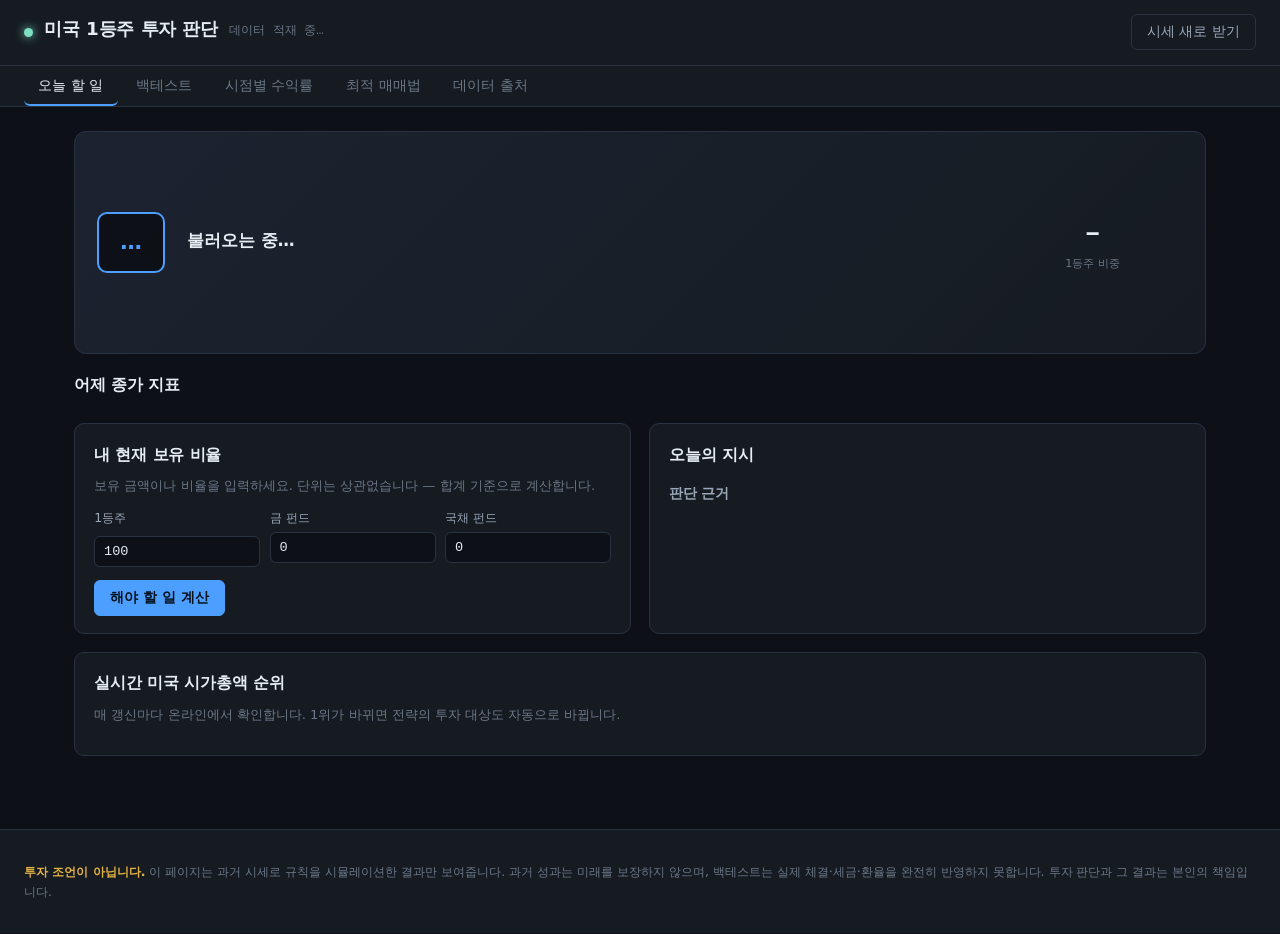
==== web/index.html @ 288a7644 "1등주 투자 판단 대시보드: 46년 백테스트 + 오늘의 매매 지시 미국 시총 1위 종목에 투자하되 충격이 오면 금/국채로 피하는 규칙을 1980-2026 실제 시세로 검증하는 Fl" ====
<!doctype html>
<html lang="ko">
<head>
<meta charset="utf-8">
<meta name="viewport" content="width=device-width, initial-scale=1">
<title>1등주 투자 판단 대시보드</title>
<link rel="stylesheet" href="style.css">
</head>
<body>

<header class="topbar">
  <div class="brand">
    <span class="dot"></span>
    <h1>미국 1등주 투자 판단</h1>
    <span class="sub" id="panelRange">데이터 적재 중…</span>
  </div>
  <div class="topActions">
    <button id="btnRefresh" class="ghost">시세 새로 받기</button>
  </div>
</header>

<nav class="tabs">
  <button class="tab active" data-tab="today">오늘 할 일</button>
  <button class="tab" data-tab="backtest">백테스트</button>
  <button class="tab" data-tab="timeline">시점별 수익률</button>
  <button class="tab" data-tab="best">최적 매매법</button>
  <button class="tab" data-tab="data">데이터 출처</button>
</nav>

<main>

<!-- ══════════════════════════════════════ 오늘 할 일 ══════════════════════ -->
<section class="panel active" id="tab-today">

  <div class="stateHero" id="stateHero">
    <div class="stateBadge" id="stateBadge">…</div>
    <div class="stateText">
      <div class="stateLine" id="stateLine">불러오는 중…</div>
      <div class="stateMeta" id="stateMeta"></div>
    </div>
    <div class="targetRing">
      <canvas id="ringCanvas" width="180" height="180"></canvas>
      <div class="ringLabel"><span id="ringPct">–</span><small>1등주 비중</small></div>
    </div>
  </div>

  <h2>어제 종가 지표</h2>
  <div class="cards" id="indicatorCards"></div>

  <div class="split">
    <div class="box">
      <h2>내 현재 보유 비율</h2>
      <p class="hint">보유 금액이나 비율을 입력하세요. 단위는 상관없습니다 — 합계 기준으로 계산합니다.</p>
      <div class="holdRow">
        <label>1등주 <span id="holdLeaderName" class="mono"></span>
          <input type="number" id="hStock" value="100" min="0" step="any"></label>
        <label>금 펀드
          <input type="number" id="hGold" value="0" min="0" step="any"></label>
        <label>국채 펀드
          <input type="number" id="hBond" value="0" min="0" step="any"></label>
      </div>
      <button id="btnCalcAction" class="primary">해야 할 일 계산</button>
    </div>

    <div class="box">
      <h2>오늘의 지시</h2>
      <ul class="actions" id="actionList"></ul>
      <h3>판단 근거</h3>
      <ul class="reasons" id="reasonList"></ul>
    </div>
  </div>

  <div class="box">
    <h2>실시간 미국 시가총액 순위</h2>
    <p class="hint">매 갱신마다 온라인에서 확인합니다. 1위가 바뀌면 전략의 투자 대상도 자동으로 바뀝니다.</p>
    <table class="tbl" id="capTable"><tbody></tbody></table>
  </div>
</section>

<!-- ══════════════════════════════════════ 백테스트 ═══════════════════════ -->
<section class="panel" id="tab-backtest">
  <div class="box controls">
    <h2>매매 규칙</h2>
    <div class="presets" id="presetRow"></div>
    <p class="hint" id="presetNote"></p>
    <div class="grid" id="paramGrid"></div>
    <div class="ctlRow">
      <label>시작일 <input type="date" id="btStart"></label>
      <label>종료일 <input type="date" id="btEnd"></label>
      <button id="btnRun" class="primary">백테스트 실행</button>
      <button id="btnReset" class="ghost">기본값</button>
      <span class="hint" id="btStatus"></span>
    </div>
  </div>

  <div class="metrics" id="btMetrics"></div>

  <div class="box">
    <div class="chartHead">
      <h2>자산 성장 곡선</h2>
      <div class="legend" id="chartLegend"></div>
      <label class="chk"><input type="checkbox" id="logScale" checked> 로그 축</label>
    </div>
    <canvas id="mainChart" height="380"></canvas>
    <p class="hint">회색 음영은 회피(금·국채) 구간입니다. 차트를 클릭하면 그 시점부터 시작했을 때의 성과를 계산합니다.</p>
  </div>

  <div class="box" id="pointBox" hidden>
    <h2>선택 시점 <span id="pointDate" class="mono"></span> 부터 시작했다면</h2>
    <div class="metrics" id="pointMetrics"></div>
  </div>

  <div class="box">
    <h2>연도별 성과</h2>
    <canvas id="yearChart" height="200"></canvas>
  </div>

  <div class="box">
    <h2>10년 단위로 쪼개보면</h2>
    <p class="hint">전체 기간 숫자 하나는 많은 것을 숨깁니다. 이 표가 진짜 이야기입니다.</p>
    <div class="scroll"><table class="tbl" id="decadeTable"></table></div>
  </div>

  <div class="box">
    <h2>최근 매매 내역</h2>
    <div class="scroll"><table class="tbl" id="tradeTable"></table></div>
  </div>
</section>

<!-- ══════════════════════════════════════ 시점별 ═════════════════════════ -->
<section class="panel" id="tab-timeline">
  <div class="box">
    <h2>언제 시작했느냐에 따른 결과</h2>
    <p class="hint">각 연도 첫 거래일에 1천만원으로 시작하고 매월 50만원씩 적립했을 때, 오늘까지의 결과입니다.
      행을 클릭하면 상세를 봅니다. 맨 오른쪽 <b>차이</b> 열은 최종 평가액 기준이고,
      <b>전략 CAGR</b> 은 시간가중이라 두 값의 승패가 갈릴 수 있습니다 —
      계좌가 가장 컸던 시기에 어느 쪽이 잘했느냐의 차이입니다.</p>
    <button id="btnTimeline" class="primary">계산하기</button>
    <span class="hint" id="tlStatus"></span>
    <div class="scroll"><table class="tbl" id="timelineTable"></table></div>
  </div>
</section>

<!-- ══════════════════════════════════════ 최적 매매법 ════════════════════ -->
<section class="panel" id="tab-best">
  <div class="box">
    <h2>과거 기록이 지지하는 매매법</h2>
    <p class="hint">
      학습구간에서만 규칙을 찾고, 탐색이 한 번도 보지 않은 검증구간에서 다시 채점했습니다.
      두 구간 모두에서 살아남은 규칙만 위에 옵니다.
    </p>
    <div id="optSummary"></div>
    <div id="verdict"></div>
    <h3>목표별 최적 규칙</h3>
    <div class="metrics" id="pickCards"></div>
    <h3>수익과 낙폭의 맞바꿈 (파레토 프론티어)</h3>
    <canvas id="frontierChart" height="300"></canvas>
    <p class="hint">점 하나가 규칙 하나입니다. 오른쪽 위로 갈수록 좋습니다.
      ✕ 는 아무 규칙 없이 그냥 들고 있었을 때의 위치입니다.</p>
    <h3>검증구간까지 살아남은 상위 규칙</h3>
    <div class="scroll"><table class="tbl" id="optTable"></table></div>
  </div>
  <div class="box">
    <h2>아무것도 하지 않았다면 (벤치마크)</h2>
    <div class="scroll"><table class="tbl" id="benchTable"></table></div>
  </div>
</section>

<!-- ══════════════════════════════════════ 데이터 ═════════════════════════ -->
<section class="panel" id="tab-data">
  <div class="box">
    <h2>지표 원천</h2>
    <p class="hint" id="provider"></p>
    <div class="scroll"><table class="tbl" id="provTable"></table></div>
  </div>
  <div class="box warn">
    <h2>데이터에 대한 정직한 한계</h2>
    <ul id="caveatList"></ul>
  </div>
  <div class="box">
    <h2>시가총액 1위 교체 이력</h2>
    <p class="hint" id="leaderNote"></p>
    <div class="scroll"><table class="tbl" id="leaderTable"></table></div>
  </div>
</section>

</main>

<footer>
  <p><strong>투자 조언이 아닙니다.</strong> 이 페이지는 과거 시세로 규칙을 시뮬레이션한 결과만 보여줍니다.
     과거 성과는 미래를 보장하지 않으며, 백테스트는 실제 체결·세금·환율을 완전히 반영하지 못합니다.
     투자 판단과 그 결과는 본인의 책임입니다.</p>
</footer>

<script src="app.js"></script>
</body>
</html>
---- web/style.css ----
:root{
  --bg:#0d1117; --bg2:#161b22; --bg3:#1c2330; --line:#2a3242;
  --fg:#e6edf3; --fg2:#9aa7b8; --fg3:#6b7787;
  --accent:#4d9fff; --accent2:#7ee0c0;
  --up:#3fb950; --down:#f85149; --warn:#e3b341; --shelter:#8b5cf6;
  --mono:ui-monospace,"SF Mono",Menlo,Consolas,"D2Coding",monospace;
}
*{box-sizing:border-box}
html,body{margin:0;padding:0}
body{
  background:var(--bg); color:var(--fg);
  font-family:Pretendard,-apple-system,BlinkMacSystemFont,"Malgun Gothic","맑은 고딕",
    "Apple SD Gothic Neo",system-ui,sans-serif;
  font-size:15px; line-height:1.6; -webkit-font-smoothing:antialiased;
}
h1,h2,h3{margin:0 0 .5rem; font-weight:650; letter-spacing:-.01em}
h1{font-size:1.15rem}
h2{font-size:1rem; color:var(--fg)}
h3{font-size:.85rem; color:var(--fg2); margin-top:1rem}
.mono{font-family:var(--mono)}
.hint{color:var(--fg3); font-size:.82rem; margin:.25rem 0 .75rem}

/* ── top bar ───────────────────────────────────────────────── */
.topbar{
  display:flex; justify-content:space-between; align-items:center;
  padding:.85rem 1.5rem; border-bottom:1px solid var(--line);
  background:var(--bg2); position:sticky; top:0; z-index:30;
}
.brand{display:flex; align-items:center; gap:.7rem}
.dot{width:9px;height:9px;border-radius:50%;background:var(--accent2);
  box-shadow:0 0 10px var(--accent2)}
.brand .sub{color:var(--fg3); font-size:.78rem; font-family:var(--mono)}

/* ── tabs ──────────────────────────────────────────────────── */
.tabs{
  display:flex; gap:.25rem; padding:0 1.5rem; background:var(--bg2);
  border-bottom:1px solid var(--line); position:sticky; top:57px; z-index:29;
  overflow-x:auto;
}
.tab{
  background:none; border:0; border-bottom:2px solid transparent;
  color:var(--fg3); padding:.6rem .9rem; cursor:pointer; font-size:.88rem;
  font-family:inherit; white-space:nowrap;
}
.tab:hover{color:var(--fg2)}
.tab.active{color:var(--fg); border-bottom-color:var(--accent)}

main{max-width:1180px; margin:0 auto; padding:1.5rem}
.panel{display:none}
.panel.active{display:block}

.box{
  background:var(--bg2); border:1px solid var(--line); border-radius:10px;
  padding:1.1rem 1.2rem; margin-bottom:1.1rem;
}
.box.warn{border-color:#5a4a1e; background:#1d1a10}
.split{display:grid; grid-template-columns:1fr 1fr; gap:1.1rem}
@media(max-width:860px){.split{grid-template-columns:1fr}}

/* ── state hero ────────────────────────────────────────────── */
.stateHero{
  display:flex; align-items:center; gap:1.4rem; flex-wrap:wrap;
  background:linear-gradient(135deg,var(--bg3),var(--bg2));
  border:1px solid var(--line); border-radius:12px; padding:1.3rem 1.4rem;
  margin-bottom:1.1rem;
}
.stateBadge{
  font-size:1.35rem; font-weight:700; padding:.7rem 1.3rem; border-radius:10px;
  background:var(--bg); border:2px solid var(--accent); color:var(--accent);
  white-space:nowrap;
}
.stateBadge.shelter{border-color:var(--shelter); color:var(--shelter)}
.stateBadge.partial{border-color:var(--warn); color:var(--warn)}
.stateText{flex:1; min-width:260px}
.stateLine{font-size:1.05rem; font-weight:600}
.stateMeta{color:var(--fg3); font-size:.82rem; font-family:var(--mono); margin-top:.3rem}
.targetRing{position:relative; width:180px; height:180px}
.ringLabel{
  position:absolute; inset:0; display:flex; flex-direction:column;
  align-items:center; justify-content:center; pointer-events:none;
}
.ringLabel span{font-size:1.7rem; font-weight:700; font-family:var(--mono)}
.ringLabel small{color:var(--fg3); font-size:.7rem}

/* ── indicator cards ───────────────────────────────────────── */
.cards{display:grid; grid-template-columns:repeat(auto-fit,minmax(190px,1fr));
  gap:.8rem; margin-bottom:1.1rem}
.card{background:var(--bg2); border:1px solid var(--line); border-radius:10px; padding:.9rem}
.card.hit{border-color:var(--down); box-shadow:0 0 0 1px var(--down) inset}
.card .k{color:var(--fg3); font-size:.75rem}
.card .v{font-size:1.4rem; font-weight:700; font-family:var(--mono); margin:.15rem 0}
.card .d{font-size:.78rem; font-family:var(--mono)}
.card .rule{color:var(--fg3); font-size:.72rem; margin-top:.45rem;
  border-top:1px solid var(--line); padding-top:.4rem}
.up{color:var(--up)} .down{color:var(--down)} .warnc{color:var(--warn)}
.tag{display:inline-block; font-size:.68rem; padding:.05rem .4rem; border-radius:4px;
  background:var(--bg3); color:var(--fg3); margin-left:.3rem}

/* ── holdings + actions ────────────────────────────────────── */
.holdRow{display:grid; grid-template-columns:repeat(3,1fr); gap:.6rem; margin-bottom:.8rem}
.holdRow label,.ctlRow label,.grid label{
  display:flex; flex-direction:column; gap:.25rem; font-size:.78rem; color:var(--fg2)}
input,select{
  background:var(--bg); border:1px solid var(--line); color:var(--fg);
  border-radius:6px; padding:.42rem .55rem; font-family:var(--mono); font-size:.85rem;
  width:100%;
}
input:focus,select:focus{outline:none; border-color:var(--accent)}
button{font-family:inherit; cursor:pointer; border-radius:6px; font-size:.85rem;
  padding:.5rem .95rem; border:1px solid var(--line)}
button.primary{background:var(--accent); border-color:var(--accent); color:#04121f; font-weight:600}
button.primary:hover{filter:brightness(1.1)}
button.ghost{background:transparent; color:var(--fg2)}
button.ghost:hover{color:var(--fg); border-color:var(--fg3)}

.actions{list-style:none; padding:0; margin:0}
.actions li{
  padding:.6rem .75rem; border-radius:7px; margin-bottom:.45rem; font-size:.88rem;
  border-left:3px solid var(--fg3); background:var(--bg3);
}
.actions li.buy{border-left-color:var(--up)}
.actions li.sell{border-left-color:var(--down)}
.actions li.hold{border-left-color:var(--accent2)}
.reasons{margin:.3rem 0 0; padding-left:1.1rem; color:var(--fg2); font-size:.82rem}
.reasons li{margin-bottom:.25rem}

/* ── metrics ───────────────────────────────────────────────── */
.metrics{display:grid; grid-template-columns:repeat(auto-fit,minmax(150px,1fr));
  gap:.7rem; margin-bottom:1.1rem}
.metric{background:var(--bg2); border:1px solid var(--line); border-radius:9px; padding:.75rem .85rem}
.metric .k{color:var(--fg3); font-size:.72rem}
.metric .v{font-size:1.15rem; font-weight:700; font-family:var(--mono)}
.metric .s{font-size:.72rem; color:var(--fg3); font-family:var(--mono)}

/* ── charts ────────────────────────────────────────────────── */
.chartHead{display:flex; align-items:center; gap:1rem; flex-wrap:wrap; margin-bottom:.6rem}
.chartHead h2{margin:0}
.legend{display:flex; gap:.8rem; flex-wrap:wrap; font-size:.76rem; color:var(--fg2)}
.legend i{display:inline-block; width:12px; height:3px; border-radius:2px;
  margin-right:.3rem; vertical-align:middle}
.chk{font-size:.78rem; color:var(--fg2); display:flex; align-items:center; gap:.3rem}
.chk input{width:auto}
canvas{width:100%; display:block; cursor:crosshair}

/* ── tables ────────────────────────────────────────────────── */
.scroll{overflow-x:auto}
.tbl{width:100%; border-collapse:collapse; font-size:.82rem}
.tbl th,.tbl td{padding:.42rem .6rem; text-align:right; border-bottom:1px solid var(--line);
  white-space:nowrap}
.tbl th{color:var(--fg3); font-weight:600; font-size:.74rem; text-align:right;
  position:sticky; top:0; background:var(--bg2)}
.tbl td:first-child,.tbl th:first-child{text-align:left}
.tbl td{font-family:var(--mono)}
.tbl tbody tr:hover{background:var(--bg3)}
.tbl tr.clickable{cursor:pointer}
.tbl tr.best td{background:#122a1c}

.controls .grid{display:grid; grid-template-columns:repeat(auto-fit,minmax(160px,1fr));
  gap:.6rem; margin-bottom:.9rem}
.ctlRow{display:flex; gap:.7rem; align-items:flex-end; flex-wrap:wrap}

footer{
  border-top:1px solid var(--line); margin-top:2rem; padding:1.2rem 1.5rem;
  color:var(--fg3); font-size:.78rem; background:var(--bg2);
}
footer strong{color:var(--warn)}
.spinner{display:inline-block; width:11px; height:11px; border:2px solid var(--line);
  border-top-color:var(--accent); border-radius:50%; animation:spin .7s linear infinite}
@keyframes spin{to{transform:rotate(360deg)}}

/* ── presets ───────────────────────────────────────────────── */
.presets{display:flex; gap:.5rem; flex-wrap:wrap; margin-bottom:.4rem}
.preset{
  background:var(--bg3); border:1px solid var(--line); color:var(--fg2);
  padding:.45rem .8rem; border-radius:20px; font-size:.8rem;
}
.preset:hover{color:var(--fg); border-color:var(--fg3)}
.preset.on{background:var(--accent); border-color:var(--accent); color:#04121f; font-weight:600}
.preset small{display:block; font-size:.68rem; opacity:.75; font-family:var(--mono)}

/* ── verdict callout ───────────────────────────────────────── */
.verdict{border-left:3px solid var(--accent); background:var(--bg3);
  padding:.85rem 1rem; border-radius:0 8px 8px 0; margin:.8rem 0; font-size:.87rem}
.verdict h4{margin:0 0 .4rem; font-size:.88rem; color:var(--accent)}
.verdict.caution{border-left-color:var(--warn)}
.verdict.caution h4{color:var(--warn)}
.verdict ul{margin:.4rem 0 0; padding-left:1.1rem; color:var(--fg2)}
.verdict li{margin-bottom:.3rem}
.pickCard{border-left:3px solid var(--accent2)}
.pickCard .p{font-family:var(--mono); font-size:.68rem; color:var(--fg3);
  margin-top:.4rem; line-height:1.45; word-break:break-all}
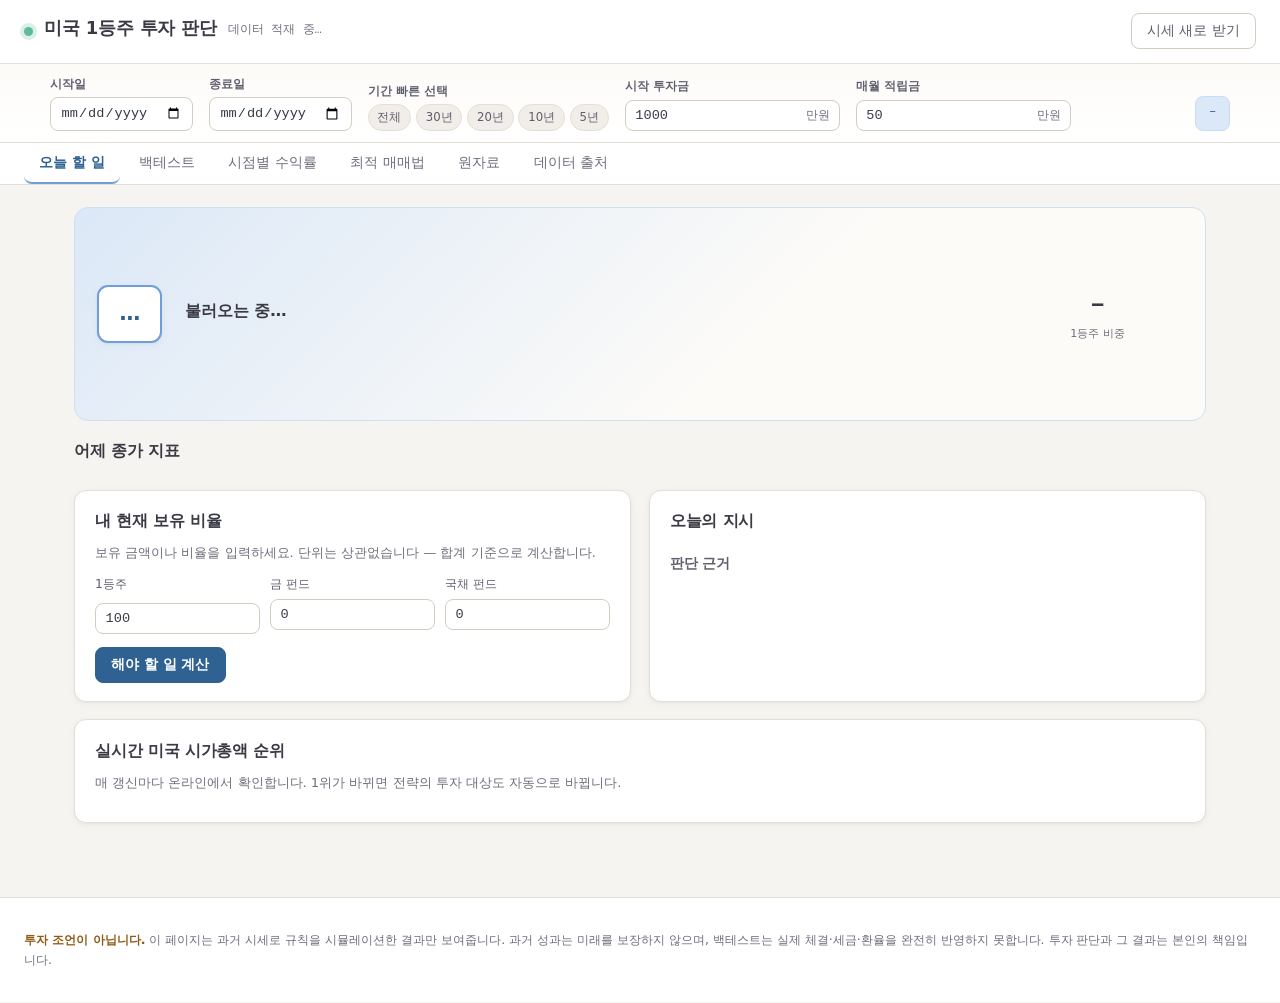
==== commit 1a9ed60b: "공통 투자 설정 · 파스텔 테마 · 원자료 탭 공통 설정 바 - 시작일/종료일/시작 투자금/매월 적립금을 화면 맨 위에서 한 번만 정하면   모든 탭이 그 값을 씁니다. 금액은 만" ====
--- a/web/index.html
+++ b/web/index.html
@@ -19,11 +19,36 @@
   </div>
 </header>
 
+<div class="settings">
+  <div class="settingsInner">
+    <label class="setField"><span>시작일</span>
+      <input type="date" id="gStart"></label>
+    <label class="setField"><span>종료일</span>
+      <input type="date" id="gEnd"></label>
+    <div class="setField" style="min-width:auto">
+      <span>기간 빠른 선택</span>
+      <div class="quick" id="quickRange">
+        <button data-years="0">전체</button>
+        <button data-years="30">30년</button>
+        <button data-years="20">20년</button>
+        <button data-years="10">10년</button>
+        <button data-years="5">5년</button>
+      </div>
+    </div>
+    <label class="setField"><span>시작 투자금</span>
+      <div class="unit"><input type="number" id="gInitial" min="0" step="10" value="1000"><em>만원</em></div></label>
+    <label class="setField"><span>매월 적립금</span>
+      <div class="unit"><input type="number" id="gMonthly" min="0" step="10" value="50"><em>만원</em></div></label>
+    <div class="setSummary" id="setSummary">–</div>
+  </div>
+</div>
+
 <nav class="tabs">
   <button class="tab active" data-tab="today">오늘 할 일</button>
   <button class="tab" data-tab="backtest">백테스트</button>
   <button class="tab" data-tab="timeline">시점별 수익률</button>
   <button class="tab" data-tab="best">최적 매매법</button>
+  <button class="tab" data-tab="raw">원자료</button>
   <button class="tab" data-tab="data">데이터 출처</button>
 </nav>
 
@@ -85,12 +110,11 @@
     <p class="hint" id="presetNote"></p>
     <div class="grid" id="paramGrid"></div>
     <div class="ctlRow">
-      <label>시작일 <input type="date" id="btStart"></label>
-      <label>종료일 <input type="date" id="btEnd"></label>
       <button id="btnRun" class="primary">백테스트 실행</button>
-      <button id="btnReset" class="ghost">기본값</button>
+      <button id="btnReset" class="ghost">규칙 기본값</button>
       <span class="hint" id="btStatus"></span>
     </div>
+    <p class="hint">기간·투자금·적립금은 위쪽 <b>공통 설정</b>에서 바꿉니다.</p>
   </div>
 
   <div class="metrics" id="btMetrics"></div>
@@ -166,6 +190,38 @@
   </div>
 </section>
 
+<!-- ══════════════════════════════════════ 원자료 ═════════════════════════ -->
+<section class="panel" id="tab-raw">
+  <div class="box">
+    <h2>날짜별 지표 원자료</h2>
+    <p class="hint">모든 값은 <b>종가</b> 기준입니다. 각 지표마다 종가 · <b>전일 대비</b> ·
+      <b>최고점 대비</b>(그 지표의 역대 최고 종가 대비 몇 % 아래인지)를 보여줍니다.
+      1등주는 종목이 바뀌므로 <b>해당 종목 자신의 기록</b>에 대해 계산합니다.
+      최고점은 보고 있는 구간이 아니라 <b>전체 기록</b> 기준이라, 페이지를 넘겨도 뜻이 같습니다.</p>
+    <div class="rawBar">
+      <label class="setField"><span>표시 시작일</span><input type="date" id="rawStart"></label>
+      <label class="setField"><span>표시 종료일</span><input type="date" id="rawEnd"></label>
+      <label class="setField"><span>한 페이지</span>
+        <select id="rawPer">
+          <option value="50">50행</option>
+          <option value="100" selected>100행</option>
+          <option value="250">250행</option>
+          <option value="500">500행</option>
+        </select></label>
+      <button id="rawLoad" class="primary">불러오기</button>
+      <button id="rawCsv" class="ghost">CSV 내려받기</button>
+      <span class="hint" id="rawStatus"></span>
+    </div>
+    <p class="hint">
+      <span class="dot-sig s"></span>보라색 행 = 그날 종가 기준 <b>회피 신호</b>,
+      <span class="dot-sig t"></span>붉은 행 = <b>1등주 급락 신호</b>.
+      신호는 위쪽 매매 규칙 설정을 따릅니다.
+    </p>
+    <div class="scroll"><table class="tbl" id="rawTable"></table></div>
+    <div class="pager" id="rawPager"></div>
+  </div>
+</section>
+
 <!-- ══════════════════════════════════════ 데이터 ═════════════════════════ -->
 <section class="panel" id="tab-data">
   <div class="box">
--- a/web/style.css
+++ b/web/style.css
@@ -1,8 +1,34 @@
 :root{
-  --bg:#0d1117; --bg2:#161b22; --bg3:#1c2330; --line:#2a3242;
-  --fg:#e6edf3; --fg2:#9aa7b8; --fg3:#6b7787;
-  --accent:#4d9fff; --accent2:#7ee0c0;
-  --up:#3fb950; --down:#f85149; --warn:#e3b341; --shelter:#8b5cf6;
+  /* ── pastel surfaces ─────────────────────────────────────── */
+  --bg:#f6f4f0;          /* warm paper */
+  --bg2:#ffffff;         /* cards */
+  --bg3:#f1eee9;         /* inset panels */
+  --line:#e3ded6;
+  --line2:#d3ccc0;
+
+  /* text kept dark enough to read comfortably on the pastels */
+  --fg:#3a3a44;          /* 10.2:1 on --bg */
+  --fg2:#5f5f6e;         /*  6.4:1 */
+  --fg3:#6e6e7c;         /*  4.6:1 - the small print still has to clear AA */
+
+  /* Two shades per hue. The pastel is for fills, borders and chart bands; the
+     -ink pair is what any *text* or thin chart line uses, because a 2.4:1
+     peach on white is a pretty colour and an unreadable number. */
+  --accent:#6f9fd8;      --accent-ink:#2f6193;   /* sky   – 주식 / 기본 */
+  --accent-soft:#dbe8f7;
+  --accent2:#5fb99a;     --accent2-ink:#2b7a5f;  /* mint  – 국채 / 좋음 */
+  --accent2-soft:#d9f0e6;
+  --shelter:#9b8ed4;     --shelter-ink:#5b4c9b;  /* lavender – 회피 */
+  --shelter-soft:#e6e1f7;
+  --warn:#d99b56;        --warn-ink:#8f5b16;     /* peach – 주의 / 금 */
+  --warn-soft:#fbe9d6;
+  --up:#4aa383;          --up-ink:#1f7757;
+  --up-soft:#dcf0e8;
+  --down:#d4756f;        --down-ink:#b03d35;
+  --down-soft:#fadfdd;
+  --gold:#c9a961;
+
+  --shadow:0 1px 2px rgba(60,50,40,.05), 0 2px 8px rgba(60,50,40,.04);
   --mono:ui-monospace,"SF Mono",Menlo,Consolas,"D2Coding",monospace;
 }
 *{box-sizing:border-box}
@@ -11,181 +37,252 @@
   background:var(--bg); color:var(--fg);
   font-family:Pretendard,-apple-system,BlinkMacSystemFont,"Malgun Gothic","맑은 고딕",
     "Apple SD Gothic Neo",system-ui,sans-serif;
-  font-size:15px; line-height:1.6; -webkit-font-smoothing:antialiased;
-}
-h1,h2,h3{margin:0 0 .5rem; font-weight:650; letter-spacing:-.01em}
-h1{font-size:1.15rem}
-h2{font-size:1rem; color:var(--fg)}
-h3{font-size:.85rem; color:var(--fg2); margin-top:1rem}
+  font-size:15px; line-height:1.62; -webkit-font-smoothing:antialiased;
+}
+h1,h2,h3,h4{margin:0 0 .5rem; font-weight:650; letter-spacing:-.012em}
+h1{font-size:1.12rem}
+h2{font-size:1rem}
+h3{font-size:.85rem; color:var(--fg2); margin-top:1.1rem}
 .mono{font-family:var(--mono)}
 .hint{color:var(--fg3); font-size:.82rem; margin:.25rem 0 .75rem}
+.hint b{color:var(--fg2)}
 
 /* ── top bar ───────────────────────────────────────────────── */
 .topbar{
   display:flex; justify-content:space-between; align-items:center;
-  padding:.85rem 1.5rem; border-bottom:1px solid var(--line);
+  padding:.8rem 1.5rem; border-bottom:1px solid var(--line);
   background:var(--bg2); position:sticky; top:0; z-index:30;
 }
 .brand{display:flex; align-items:center; gap:.7rem}
 .dot{width:9px;height:9px;border-radius:50%;background:var(--accent2);
-  box-shadow:0 0 10px var(--accent2)}
-.brand .sub{color:var(--fg3); font-size:.78rem; font-family:var(--mono)}
+  box-shadow:0 0 0 4px var(--accent2-soft)}
+.brand .sub{color:var(--fg3); font-size:.76rem; font-family:var(--mono)}
+
+/* ── global investment settings ────────────────────────────── */
+.settings{
+  background:linear-gradient(180deg,#fdfbf8,var(--bg2));
+  border-bottom:1px solid var(--line); padding:.7rem 1.5rem;
+  position:sticky; top:56px; z-index:29;
+}
+.settingsInner{
+  max-width:1180px; margin:0 auto;
+  display:flex; gap:1rem; align-items:flex-end; flex-wrap:wrap;
+}
+.setField{display:flex; flex-direction:column; gap:.22rem; min-width:118px}
+.setField > span{font-size:.72rem; color:var(--fg2); font-weight:600}
+.setField .unit{position:relative; display:flex; align-items:center}
+.setField .unit input{padding-right:2.4rem}
+.setField .unit em{
+  position:absolute; right:.6rem; font-style:normal; font-size:.74rem;
+  color:var(--fg3); pointer-events:none;
+}
+.quick{display:flex; gap:.3rem; flex-wrap:wrap}
+.quick button{
+  padding:.3rem .55rem; font-size:.73rem; border-radius:14px;
+  background:var(--bg3); border:1px solid var(--line); color:var(--fg2);
+}
+.quick button:hover{background:var(--accent-soft); border-color:var(--accent)}
+.quick button.on{background:var(--accent-ink); border-color:var(--accent-ink); color:#fff}
+.setSummary{
+  margin-left:auto; font-size:.76rem; color:var(--accent-ink);
+  background:var(--accent-soft); border:1px solid #c8dcf2;
+  padding:.42rem .8rem; border-radius:8px; font-family:var(--mono);
+}
 
 /* ── tabs ──────────────────────────────────────────────────── */
 .tabs{
-  display:flex; gap:.25rem; padding:0 1.5rem; background:var(--bg2);
-  border-bottom:1px solid var(--line); position:sticky; top:57px; z-index:29;
+  display:flex; gap:.2rem; padding:0 1.5rem; background:var(--bg2);
+  border-bottom:1px solid var(--line); position:sticky; top:118px; z-index:28;
   overflow-x:auto;
 }
 .tab{
-  background:none; border:0; border-bottom:2px solid transparent;
-  color:var(--fg3); padding:.6rem .9rem; cursor:pointer; font-size:.88rem;
-  font-family:inherit; white-space:nowrap;
-}
-.tab:hover{color:var(--fg2)}
-.tab.active{color:var(--fg); border-bottom-color:var(--accent)}
-
-main{max-width:1180px; margin:0 auto; padding:1.5rem}
+  background:none; border:0; border-bottom:2.5px solid transparent;
+  color:var(--fg3); padding:.62rem .95rem; cursor:pointer; font-size:.88rem;
+  font-family:inherit; white-space:nowrap; font-weight:500;
+}
+.tab:hover{color:var(--fg2); background:var(--bg3)}
+.tab.active{color:var(--accent-ink); border-bottom-color:var(--accent); font-weight:650}
+
+main{max-width:1180px; margin:0 auto; padding:1.4rem 1.5rem 2rem}
 .panel{display:none}
 .panel.active{display:block}
 
 .box{
-  background:var(--bg2); border:1px solid var(--line); border-radius:10px;
-  padding:1.1rem 1.2rem; margin-bottom:1.1rem;
-}
-.box.warn{border-color:#5a4a1e; background:#1d1a10}
+  background:var(--bg2); border:1px solid var(--line); border-radius:12px;
+  padding:1.1rem 1.25rem; margin-bottom:1.1rem; box-shadow:var(--shadow);
+}
+.box.warn{border-color:#ecd9bd; background:#fdf8f0}
 .split{display:grid; grid-template-columns:1fr 1fr; gap:1.1rem}
 @media(max-width:860px){.split{grid-template-columns:1fr}}
 
 /* ── state hero ────────────────────────────────────────────── */
 .stateHero{
   display:flex; align-items:center; gap:1.4rem; flex-wrap:wrap;
-  background:linear-gradient(135deg,var(--bg3),var(--bg2));
-  border:1px solid var(--line); border-radius:12px; padding:1.3rem 1.4rem;
+  background:linear-gradient(135deg,var(--accent-soft),#fdfbf8 62%);
+  border:1px solid #cfe0f3; border-radius:14px; padding:1.3rem 1.4rem;
   margin-bottom:1.1rem;
 }
 .stateBadge{
-  font-size:1.35rem; font-weight:700; padding:.7rem 1.3rem; border-radius:10px;
-  background:var(--bg); border:2px solid var(--accent); color:var(--accent);
-  white-space:nowrap;
-}
-.stateBadge.shelter{border-color:var(--shelter); color:var(--shelter)}
-.stateBadge.partial{border-color:var(--warn); color:var(--warn)}
-.stateText{flex:1; min-width:260px}
-.stateLine{font-size:1.05rem; font-weight:600}
-.stateMeta{color:var(--fg3); font-size:.82rem; font-family:var(--mono); margin-top:.3rem}
-.targetRing{position:relative; width:180px; height:180px}
+  font-size:1.3rem; font-weight:700; padding:.65rem 1.25rem; border-radius:11px;
+  background:var(--bg2); border:2px solid var(--accent); color:var(--accent-ink);
+  white-space:nowrap; box-shadow:var(--shadow);
+}
+.stateBadge.shelter{border-color:var(--shelter); color:var(--shelter-ink)}
+.stateBadge.partial{border-color:var(--warn); color:var(--warn-ink)}
+.stateText{flex:1; min-width:250px}
+.stateLine{font-size:1.02rem; font-weight:600}
+.stateMeta{color:var(--fg3); font-size:.8rem; font-family:var(--mono); margin-top:.28rem}
+.targetRing{position:relative; width:170px; height:170px}
 .ringLabel{
   position:absolute; inset:0; display:flex; flex-direction:column;
   align-items:center; justify-content:center; pointer-events:none;
 }
-.ringLabel span{font-size:1.7rem; font-weight:700; font-family:var(--mono)}
+.ringLabel span{font-size:1.6rem; font-weight:700; font-family:var(--mono)}
 .ringLabel small{color:var(--fg3); font-size:.7rem}
 
 /* ── indicator cards ───────────────────────────────────────── */
 .cards{display:grid; grid-template-columns:repeat(auto-fit,minmax(190px,1fr));
-  gap:.8rem; margin-bottom:1.1rem}
-.card{background:var(--bg2); border:1px solid var(--line); border-radius:10px; padding:.9rem}
-.card.hit{border-color:var(--down); box-shadow:0 0 0 1px var(--down) inset}
-.card .k{color:var(--fg3); font-size:.75rem}
-.card .v{font-size:1.4rem; font-weight:700; font-family:var(--mono); margin:.15rem 0}
+  gap:.75rem; margin-bottom:1.1rem}
+.card{
+  background:var(--bg2); border:1px solid var(--line); border-radius:12px;
+  padding:.85rem .95rem; box-shadow:var(--shadow);
+}
+.card.hit{border-color:var(--down); background:var(--down-soft)}
+.card .k{color:var(--fg2); font-size:.75rem; font-weight:600}
+.card .v{font-size:1.38rem; font-weight:700; font-family:var(--mono); margin:.12rem 0}
 .card .d{font-size:.78rem; font-family:var(--mono)}
 .card .rule{color:var(--fg3); font-size:.72rem; margin-top:.45rem;
-  border-top:1px solid var(--line); padding-top:.4rem}
-.up{color:var(--up)} .down{color:var(--down)} .warnc{color:var(--warn)}
-.tag{display:inline-block; font-size:.68rem; padding:.05rem .4rem; border-radius:4px;
-  background:var(--bg3); color:var(--fg3); margin-left:.3rem}
-
-/* ── holdings + actions ────────────────────────────────────── */
+  border-top:1px dashed var(--line); padding-top:.4rem}
+.up{color:var(--up-ink)} .down{color:var(--down-ink)} .warnc{color:var(--warn-ink)}
+.tag{display:inline-block; font-size:.67rem; padding:.05rem .42rem; border-radius:5px;
+  background:var(--bg3); color:var(--fg3); margin-left:.3rem; font-family:var(--mono)}
+.tag.proxy{background:var(--warn-soft); color:var(--warn-ink)}
+
+/* ── forms ─────────────────────────────────────────────────── */
 .holdRow{display:grid; grid-template-columns:repeat(3,1fr); gap:.6rem; margin-bottom:.8rem}
 .holdRow label,.ctlRow label,.grid label{
-  display:flex; flex-direction:column; gap:.25rem; font-size:.78rem; color:var(--fg2)}
+  display:flex; flex-direction:column; gap:.24rem; font-size:.77rem; color:var(--fg2)}
 input,select{
-  background:var(--bg); border:1px solid var(--line); color:var(--fg);
-  border-radius:6px; padding:.42rem .55rem; font-family:var(--mono); font-size:.85rem;
+  background:var(--bg2); border:1px solid var(--line2); color:var(--fg);
+  border-radius:8px; padding:.44rem .6rem; font-family:var(--mono); font-size:.85rem;
   width:100%;
 }
-input:focus,select:focus{outline:none; border-color:var(--accent)}
-button{font-family:inherit; cursor:pointer; border-radius:6px; font-size:.85rem;
-  padding:.5rem .95rem; border:1px solid var(--line)}
-button.primary{background:var(--accent); border-color:var(--accent); color:#04121f; font-weight:600}
-button.primary:hover{filter:brightness(1.1)}
-button.ghost{background:transparent; color:var(--fg2)}
-button.ghost:hover{color:var(--fg); border-color:var(--fg3)}
+input:focus,select:focus{outline:none; border-color:var(--accent);
+  box-shadow:0 0 0 3px var(--accent-soft)}
+button{font-family:inherit; cursor:pointer; border-radius:8px; font-size:.85rem;
+  padding:.5rem .95rem; border:1px solid var(--line2); background:var(--bg2);
+  color:var(--fg2); transition:background .12s,border-color .12s}
+button.primary{background:var(--accent-ink); border-color:var(--accent-ink); color:#fff; font-weight:600}
+button.primary:hover{background:#25527f}
+button.ghost:hover{background:var(--bg3); color:var(--fg)}
 
 .actions{list-style:none; padding:0; margin:0}
 .actions li{
-  padding:.6rem .75rem; border-radius:7px; margin-bottom:.45rem; font-size:.88rem;
+  padding:.6rem .8rem; border-radius:9px; margin-bottom:.45rem; font-size:.87rem;
   border-left:3px solid var(--fg3); background:var(--bg3);
 }
-.actions li.buy{border-left-color:var(--up)}
-.actions li.sell{border-left-color:var(--down)}
-.actions li.hold{border-left-color:var(--accent2)}
-.reasons{margin:.3rem 0 0; padding-left:1.1rem; color:var(--fg2); font-size:.82rem}
+.actions li.buy{border-left-color:var(--up); background:var(--up-soft)}
+.actions li.sell{border-left-color:var(--down); background:var(--down-soft)}
+.actions li.hold{border-left-color:var(--accent2); background:var(--accent2-soft)}
+.actions li.info{border-left-color:var(--accent); background:var(--accent-soft)}
+.reasons{margin:.3rem 0 0; padding-left:1.05rem; color:var(--fg2); font-size:.82rem}
 .reasons li{margin-bottom:.25rem}
 
 /* ── metrics ───────────────────────────────────────────────── */
-.metrics{display:grid; grid-template-columns:repeat(auto-fit,minmax(150px,1fr));
+.metrics{display:grid; grid-template-columns:repeat(auto-fit,minmax(152px,1fr));
   gap:.7rem; margin-bottom:1.1rem}
-.metric{background:var(--bg2); border:1px solid var(--line); border-radius:9px; padding:.75rem .85rem}
-.metric .k{color:var(--fg3); font-size:.72rem}
-.metric .v{font-size:1.15rem; font-weight:700; font-family:var(--mono)}
-.metric .s{font-size:.72rem; color:var(--fg3); font-family:var(--mono)}
+.metric{background:var(--bg2); border:1px solid var(--line); border-radius:11px;
+  padding:.72rem .85rem; box-shadow:var(--shadow)}
+.metric .k{color:var(--fg2); font-size:.72rem; font-weight:600}
+.metric .v{font-size:1.14rem; font-weight:700; font-family:var(--mono)}
+.metric .s{font-size:.71rem; color:var(--fg3); font-family:var(--mono)}
+
+/* ── presets ───────────────────────────────────────────────── */
+.presets{display:flex; gap:.5rem; flex-wrap:wrap; margin-bottom:.4rem}
+.preset{
+  background:var(--bg3); border:1px solid var(--line); color:var(--fg2);
+  padding:.45rem .85rem; border-radius:20px; font-size:.8rem; text-align:left;
+}
+.preset:hover{background:var(--accent-soft); border-color:var(--accent)}
+.preset.on{background:var(--accent-ink); border-color:var(--accent-ink); color:#fff; font-weight:600}
+.preset small{display:block; font-size:.67rem; opacity:.8; font-family:var(--mono)}
+
+/* ── verdict callout ───────────────────────────────────────── */
+.verdict{border-left:3px solid var(--accent); background:var(--accent-soft);
+  padding:.85rem 1rem; border-radius:0 10px 10px 0; margin:.8rem 0; font-size:.87rem}
+.verdict h4{margin:0 0 .4rem; font-size:.88rem; color:var(--accent-ink)}
+.verdict.caution{border-left-color:var(--warn); background:var(--warn-soft)}
+.verdict.caution h4{color:var(--warn-ink)}
+.verdict ul{margin:.4rem 0 0; padding-left:1.05rem; color:var(--fg2)}
+.verdict li{margin-bottom:.32rem}
+.pickCard{border-left:3px solid var(--accent2)}
+.pickCard .p{font-family:var(--mono); font-size:.67rem; color:var(--fg3);
+  margin-top:.4rem; line-height:1.45; word-break:break-all}
 
 /* ── charts ────────────────────────────────────────────────── */
 .chartHead{display:flex; align-items:center; gap:1rem; flex-wrap:wrap; margin-bottom:.6rem}
 .chartHead h2{margin:0}
 .legend{display:flex; gap:.8rem; flex-wrap:wrap; font-size:.76rem; color:var(--fg2)}
-.legend i{display:inline-block; width:12px; height:3px; border-radius:2px;
+.legend i{display:inline-block; width:13px; height:3px; border-radius:2px;
   margin-right:.3rem; vertical-align:middle}
 .chk{font-size:.78rem; color:var(--fg2); display:flex; align-items:center; gap:.3rem}
 .chk input{width:auto}
 canvas{width:100%; display:block; cursor:crosshair}
 
 /* ── tables ────────────────────────────────────────────────── */
-.scroll{overflow-x:auto}
-.tbl{width:100%; border-collapse:collapse; font-size:.82rem}
+.scroll{overflow-x:auto; border-radius:9px}
+.tbl{width:100%; border-collapse:collapse; font-size:.81rem}
 .tbl th,.tbl td{padding:.42rem .6rem; text-align:right; border-bottom:1px solid var(--line);
   white-space:nowrap}
-.tbl th{color:var(--fg3); font-weight:600; font-size:.74rem; text-align:right;
-  position:sticky; top:0; background:var(--bg2)}
+.tbl th{color:var(--fg2); font-weight:650; font-size:.73rem;
+  position:sticky; top:0; background:var(--bg3); z-index:1}
 .tbl td:first-child,.tbl th:first-child{text-align:left}
 .tbl td{font-family:var(--mono)}
-.tbl tbody tr:hover{background:var(--bg3)}
+.tbl tbody tr:nth-child(even){background:#fbfaf8}
+.tbl tbody tr:hover{background:var(--accent-soft)}
 .tbl tr.clickable{cursor:pointer}
-.tbl tr.best td{background:#122a1c}
-
-.controls .grid{display:grid; grid-template-columns:repeat(auto-fit,minmax(160px,1fr));
+.tbl tr.best td{background:var(--accent2-soft)}
+.tbl th.grp{background:var(--bg3); border-bottom:2px solid var(--line2);
+  text-align:center; color:var(--fg2)}
+.tbl th.grp.nq{background:var(--accent-soft)}
+.tbl th.grp.vx{background:var(--shelter-soft)}
+.tbl th.grp.ld{background:var(--accent2-soft)}
+.tbl th.grp.gd{background:var(--warn-soft)}
+.tbl th.grp.bd{background:#e8f0ea}
+.tbl td.sep,.tbl th.sep{border-left:1px solid var(--line)}
+.tbl tr.sig td{background:var(--down-soft)}
+.tbl tr.sig:hover td{background:#f7d2cf}
+
+.controls .grid{display:grid; grid-template-columns:repeat(auto-fit,minmax(158px,1fr));
   gap:.6rem; margin-bottom:.9rem}
 .ctlRow{display:flex; gap:.7rem; align-items:flex-end; flex-wrap:wrap}
 
+/* ── raw tab ───────────────────────────────────────────────── */
+.rawBar{display:flex; gap:.7rem; align-items:flex-end; flex-wrap:wrap; margin-bottom:.8rem}
+.pager{display:flex; gap:.4rem; align-items:center; justify-content:center;
+  margin-top:.85rem; font-size:.8rem; color:var(--fg2); flex-wrap:wrap}
+.pager button{padding:.35rem .7rem; font-size:.8rem}
+.pager button:disabled{opacity:.35; cursor:default}
+.pager input{width:5rem; text-align:center}
+.peakbar{
+  display:inline-block; height:5px; border-radius:3px; vertical-align:middle;
+  margin-left:.35rem; background:var(--down); opacity:.55; min-width:1px;
+}
+.dot-sig{display:inline-block; width:7px; height:7px; border-radius:50%; margin-right:.3rem}
+.dot-sig.s{background:var(--shelter-ink)}
+.dot-sig.t{background:var(--down-ink)}
+
 footer{
-  border-top:1px solid var(--line); margin-top:2rem; padding:1.2rem 1.5rem;
+  border-top:1px solid var(--line); margin-top:1.5rem; padding:1.2rem 1.5rem;
   color:var(--fg3); font-size:.78rem; background:var(--bg2);
 }
-footer strong{color:var(--warn)}
+footer strong{color:var(--warn-ink)}
 .spinner{display:inline-block; width:11px; height:11px; border:2px solid var(--line);
   border-top-color:var(--accent); border-radius:50%; animation:spin .7s linear infinite}
 @keyframes spin{to{transform:rotate(360deg)}}
 
-/* ── presets ───────────────────────────────────────────────── */
-.presets{display:flex; gap:.5rem; flex-wrap:wrap; margin-bottom:.4rem}
-.preset{
-  background:var(--bg3); border:1px solid var(--line); color:var(--fg2);
-  padding:.45rem .8rem; border-radius:20px; font-size:.8rem;
-}
-.preset:hover{color:var(--fg); border-color:var(--fg3)}
-.preset.on{background:var(--accent); border-color:var(--accent); color:#04121f; font-weight:600}
-.preset small{display:block; font-size:.68rem; opacity:.75; font-family:var(--mono)}
-
-/* ── verdict callout ───────────────────────────────────────── */
-.verdict{border-left:3px solid var(--accent); background:var(--bg3);
-  padding:.85rem 1rem; border-radius:0 8px 8px 0; margin:.8rem 0; font-size:.87rem}
-.verdict h4{margin:0 0 .4rem; font-size:.88rem; color:var(--accent)}
-.verdict.caution{border-left-color:var(--warn)}
-.verdict.caution h4{color:var(--warn)}
-.verdict ul{margin:.4rem 0 0; padding-left:1.1rem; color:var(--fg2)}
-.verdict li{margin-bottom:.3rem}
-.pickCard{border-left:3px solid var(--accent2)}
-.pickCard .p{font-family:var(--mono); font-size:.68rem; color:var(--fg3);
-  margin-top:.4rem; line-height:1.45; word-break:break-all}
+@media(max-width:760px){
+  .tabs{top:auto; position:static}
+  .settings{position:static}
+  .setSummary{margin-left:0}
+}
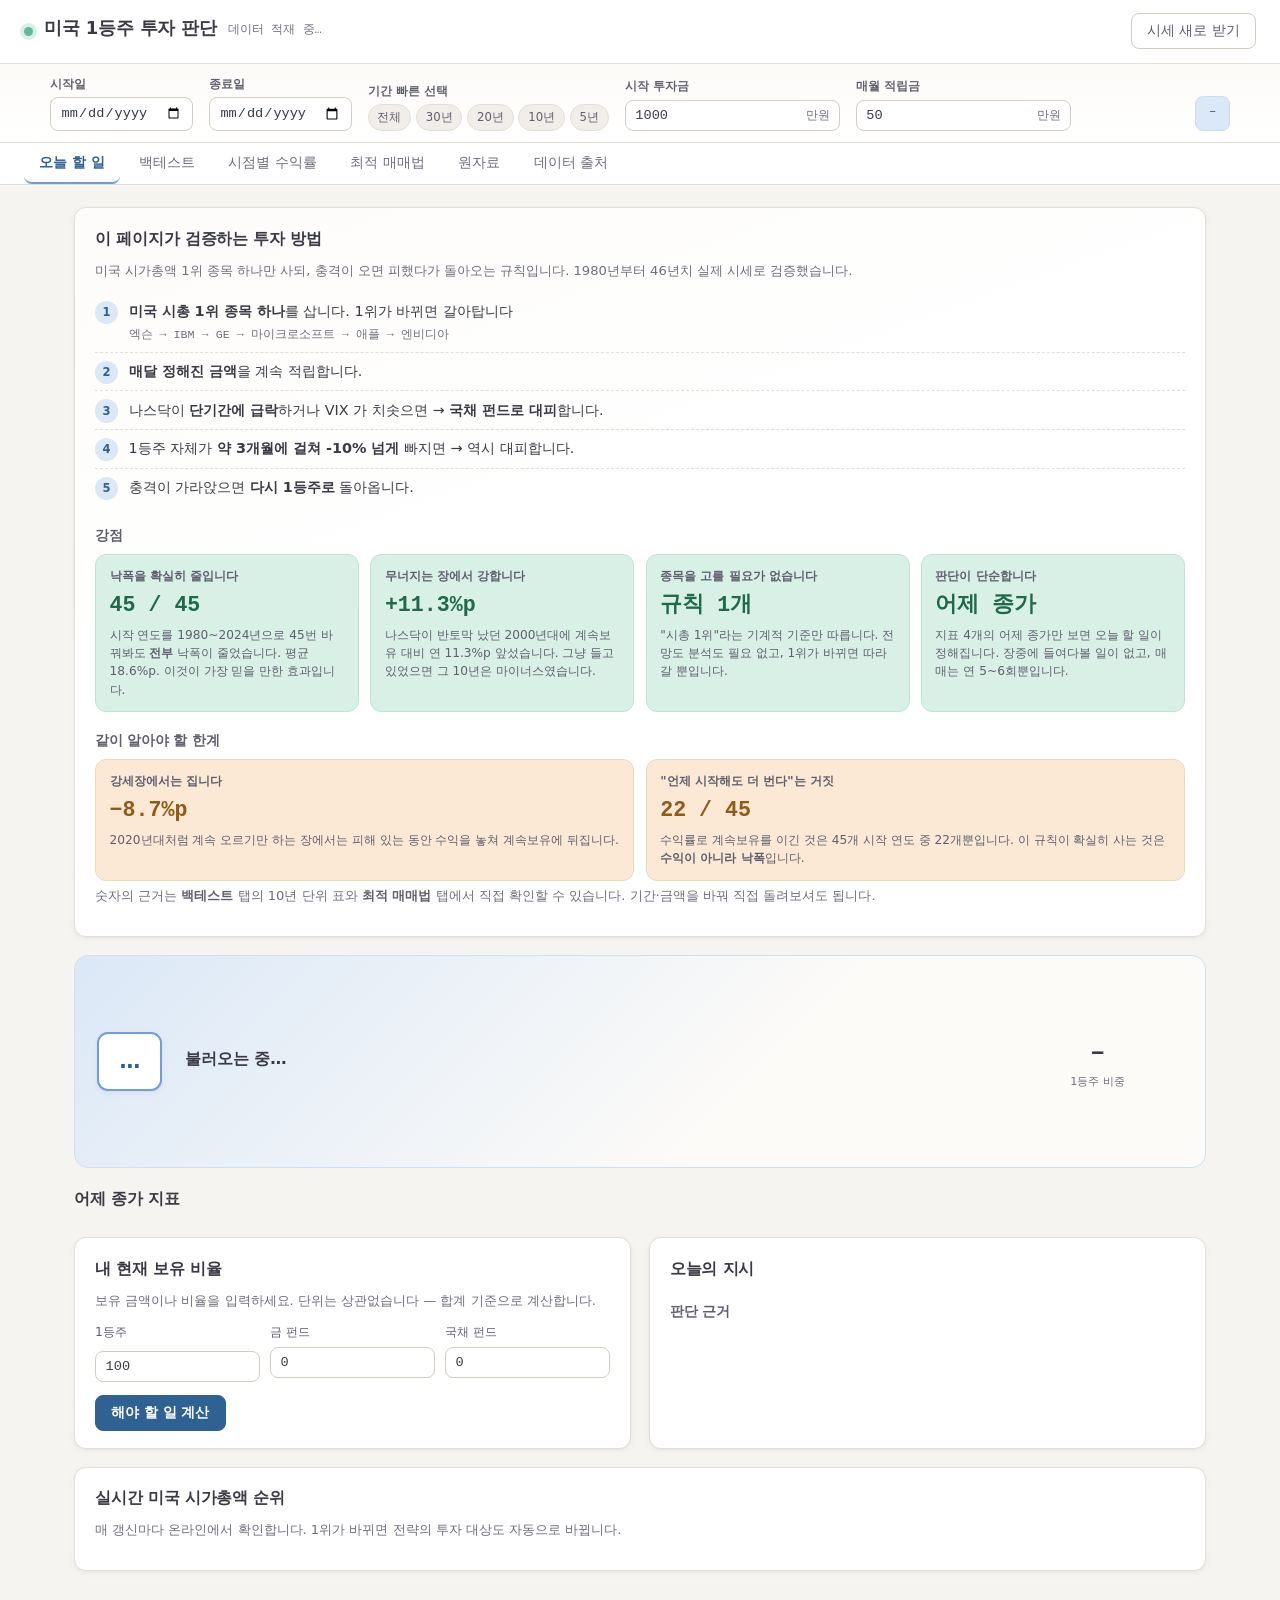
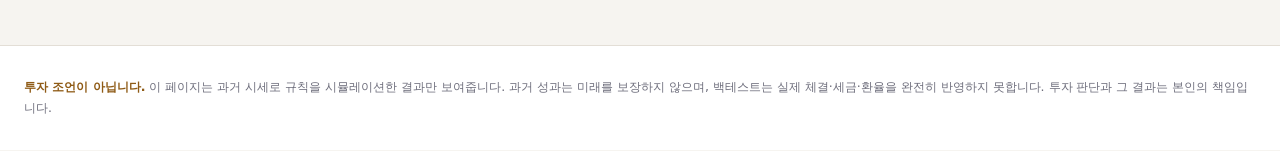
==== commit 6fa46421: "메인 설명 섹션 · 기본 기간 2019년 · 원자료 VIX 종가만 메인 설명 - 첫 화면에 규칙 5줄(1등주 매수 → 적립 → 충격 시 국채 대피 → 1등주 급락 시   대피 → " ====
--- a/web/index.html
+++ b/web/index.html
@@ -15,6 +15,7 @@
     <span class="sub" id="panelRange">데이터 적재 중…</span>
   </div>
   <div class="topActions">
+    <span class="built" id="builtAt"></span>
     <button id="btnRefresh" class="ghost">시세 새로 받기</button>
   </div>
 </header>
@@ -57,6 +58,68 @@
 <!-- ══════════════════════════════════════ 오늘 할 일 ══════════════════════ -->
 <section class="panel active" id="tab-today">
 
+  <div class="box intro">
+    <h2>이 페이지가 검증하는 투자 방법</h2>
+    <p class="hint">미국 시가총액 1위 종목 하나만 사되, 충격이 오면 피했다가 돌아오는
+      규칙입니다. 1980년부터 46년치 실제 시세로 검증했습니다.</p>
+
+    <ol class="howList">
+      <li><b>미국 시총 1위 종목 하나</b>를 삽니다. 1위가 바뀌면 갈아탑니다
+        <span class="flow">엑슨 → IBM → GE → 마이크로소프트 → 애플 → 엔비디아</span></li>
+      <li><b>매달 정해진 금액</b>을 계속 적립합니다.</li>
+      <li>나스닥이 <b>단기간에 급락</b>하거나 VIX 가 치솟으면 → <b>국채 펀드로 대피</b>합니다.</li>
+      <li>1등주 자체가 <b>약 3개월에 걸쳐 -10% 넘게</b> 빠지면 → 역시 대피합니다.</li>
+      <li>충격이 가라앉으면 <b>다시 1등주로</b> 돌아옵니다.</li>
+    </ol>
+
+    <h3>강점</h3>
+    <div class="strengths">
+      <div class="st good">
+        <div class="stk">낙폭을 확실히 줄입니다</div>
+        <div class="stv">45 / 45</div>
+        <div class="sts">시작 연도를 1980~2024년으로 45번 바꿔봐도 <b>전부</b> 낙폭이
+          줄었습니다. 평균 18.6%p. 이것이 가장 믿을 만한 효과입니다.</div>
+      </div>
+      <div class="st good">
+        <div class="stk">무너지는 장에서 강합니다</div>
+        <div class="stv">+11.3%p</div>
+        <div class="sts">나스닥이 반토막 났던 2000년대에 계속보유 대비 연 11.3%p 앞섰습니다.
+          그냥 들고 있었으면 그 10년은 마이너스였습니다.</div>
+      </div>
+      <div class="st good">
+        <div class="stk">종목을 고를 필요가 없습니다</div>
+        <div class="stv">규칙 1개</div>
+        <div class="sts">"시총 1위"라는 기계적 기준만 따릅니다. 전망도 분석도 필요 없고,
+          1위가 바뀌면 따라갈 뿐입니다.</div>
+      </div>
+      <div class="st good">
+        <div class="stk">판단이 단순합니다</div>
+        <div class="stv">어제 종가</div>
+        <div class="sts">지표 4개의 어제 종가만 보면 오늘 할 일이 정해집니다.
+          장중에 들여다볼 일이 없고, 매매는 연 5~6회뿐입니다.</div>
+      </div>
+    </div>
+
+    <h3>같이 알아야 할 한계</h3>
+    <div class="strengths">
+      <div class="st bad">
+        <div class="stk">강세장에서는 집니다</div>
+        <div class="stv">−8.7%p</div>
+        <div class="sts">2020년대처럼 계속 오르기만 하는 장에서는 피해 있는 동안
+          수익을 놓쳐 계속보유에 뒤집니다.</div>
+      </div>
+      <div class="st bad">
+        <div class="stk">"언제 시작해도 더 번다"는 거짓</div>
+        <div class="stv">22 / 45</div>
+        <div class="sts">수익률로 계속보유를 이긴 것은 45개 시작 연도 중 22개뿐입니다.
+          이 규칙이 확실히 사는 것은 <b>수익이 아니라 낙폭</b>입니다.</div>
+      </div>
+    </div>
+    <p class="hint">숫자의 근거는 <b>백테스트</b> 탭의 10년 단위 표와
+      <b>최적 매매법</b> 탭에서 직접 확인할 수 있습니다.
+      기간·금액을 바꿔 직접 돌려보셔도 됩니다.</p>
+  </div>
+
   <div class="stateHero" id="stateHero">
     <div class="stateBadge" id="stateBadge">…</div>
     <div class="stateText">
@@ -155,7 +218,7 @@
 <section class="panel" id="tab-timeline">
   <div class="box">
     <h2>언제 시작했느냐에 따른 결과</h2>
-    <p class="hint">각 연도 첫 거래일에 1천만원으로 시작하고 매월 50만원씩 적립했을 때, 오늘까지의 결과입니다.
+    <p class="hint">각 연도 첫 거래일에 <b>공통 설정</b>의 금액으로 시작해 매월 적립했을 때, 오늘까지의 결과입니다.
       행을 클릭하면 상세를 봅니다. 맨 오른쪽 <b>차이</b> 열은 최종 평가액 기준이고,
       <b>전략 CAGR</b> 은 시간가중이라 두 값의 승패가 갈릴 수 있습니다 —
       계좌가 가장 컸던 시기에 어느 쪽이 잘했느냐의 차이입니다.</p>
@@ -197,7 +260,9 @@
     <p class="hint">모든 값은 <b>종가</b> 기준입니다. 각 지표마다 종가 · <b>전일 대비</b> ·
       <b>최고점 대비</b>(그 지표의 역대 최고 종가 대비 몇 % 아래인지)를 보여줍니다.
       1등주는 종목이 바뀌므로 <b>해당 종목 자신의 기록</b>에 대해 계산합니다.
-      최고점은 보고 있는 구간이 아니라 <b>전체 기록</b> 기준이라, 페이지를 넘겨도 뜻이 같습니다.</p>
+      최고점은 보고 있는 구간이 아니라 <b>전체 기록</b> 기준이라, 페이지를 넘겨도 뜻이 같습니다.
+      <b>VIX 는 종가만</b> 싣습니다 — 가격이 아니라 수준이라, "최고점 대비 -82%"가
+      다른 열과 반대로(변동성이 낮아 좋은 상태) 읽히기 때문입니다.</p>
     <div class="rawBar">
       <label class="setField"><span>표시 시작일</span><input type="date" id="rawStart"></label>
       <label class="setField"><span>표시 종료일</span><input type="date" id="rawEnd"></label>
@@ -248,6 +313,8 @@
      투자 판단과 그 결과는 본인의 책임입니다.</p>
 </footer>
 
+<script src="engine.js"></script>
+<script src="backend.js"></script>
 <script src="app.js"></script>
 </body>
 </html>
--- a/web/style.css
+++ b/web/style.css
@@ -16,7 +16,7 @@
      peach on white is a pretty colour and an unreadable number. */
   --accent:#6f9fd8;      --accent-ink:#2f6193;   /* sky   – 주식 / 기본 */
   --accent-soft:#dbe8f7;
-  --accent2:#5fb99a;     --accent2-ink:#2b7a5f;  /* mint  – 국채 / 좋음 */
+  --accent2:#5fb99a;     --accent2-ink:#1f6a4b;  /* mint  – 국채 / 좋음 */
   --accent2-soft:#d9f0e6;
   --shelter:#9b8ed4;     --shelter-ink:#5b4c9b;  /* lavender – 회피 */
   --shelter-soft:#e6e1f7;
@@ -286,3 +286,37 @@
   .settings{position:static}
   .setSummary{margin-left:0}
 }
+
+.topActions{display:flex; align-items:center; gap:.7rem}
+.built{font-size:.73rem; color:var(--fg3); font-family:var(--mono)}
+
+/* ── 메인 설명 ─────────────────────────────────────────────── */
+.intro{background:linear-gradient(160deg,#fdfcfa,var(--bg2) 45%)}
+.howList{counter-reset:s; list-style:none; padding:0; margin:.6rem 0 0}
+.howList li{
+  counter-increment:s; position:relative; padding:.45rem 0 .45rem 2.1rem;
+  font-size:.9rem; border-bottom:1px dashed var(--line);
+}
+.howList li:last-child{border-bottom:0}
+.howList li::before{
+  content:counter(s); position:absolute; left:0; top:.5rem;
+  width:1.45rem; height:1.45rem; border-radius:50%;
+  background:var(--accent-soft); color:var(--accent-ink);
+  font-size:.72rem; font-weight:700; display:flex;
+  align-items:center; justify-content:center;
+}
+.howList .flow{
+  display:block; font-family:var(--mono); font-size:.73rem;
+  color:var(--fg3); margin-top:.15rem;
+}
+
+.strengths{display:grid; grid-template-columns:repeat(auto-fit,minmax(215px,1fr));
+  gap:.7rem; margin:.5rem 0 .3rem}
+.st{border-radius:11px; padding:.75rem .85rem; border:1px solid var(--line)}
+.st.good{background:var(--accent2-soft); border-color:#bfe4d4}
+.st.bad{background:var(--warn-soft); border-color:#eed9bd}
+.st .stk{font-size:.76rem; font-weight:650; color:var(--fg2)}
+.st .stv{font-size:1.35rem; font-weight:700; font-family:var(--mono); margin:.05rem 0 .2rem}
+.st.good .stv{color:var(--accent2-ink)}
+.st.bad .stv{color:var(--warn-ink)}
+.st .sts{font-size:.76rem; color:var(--fg2); line-height:1.5}
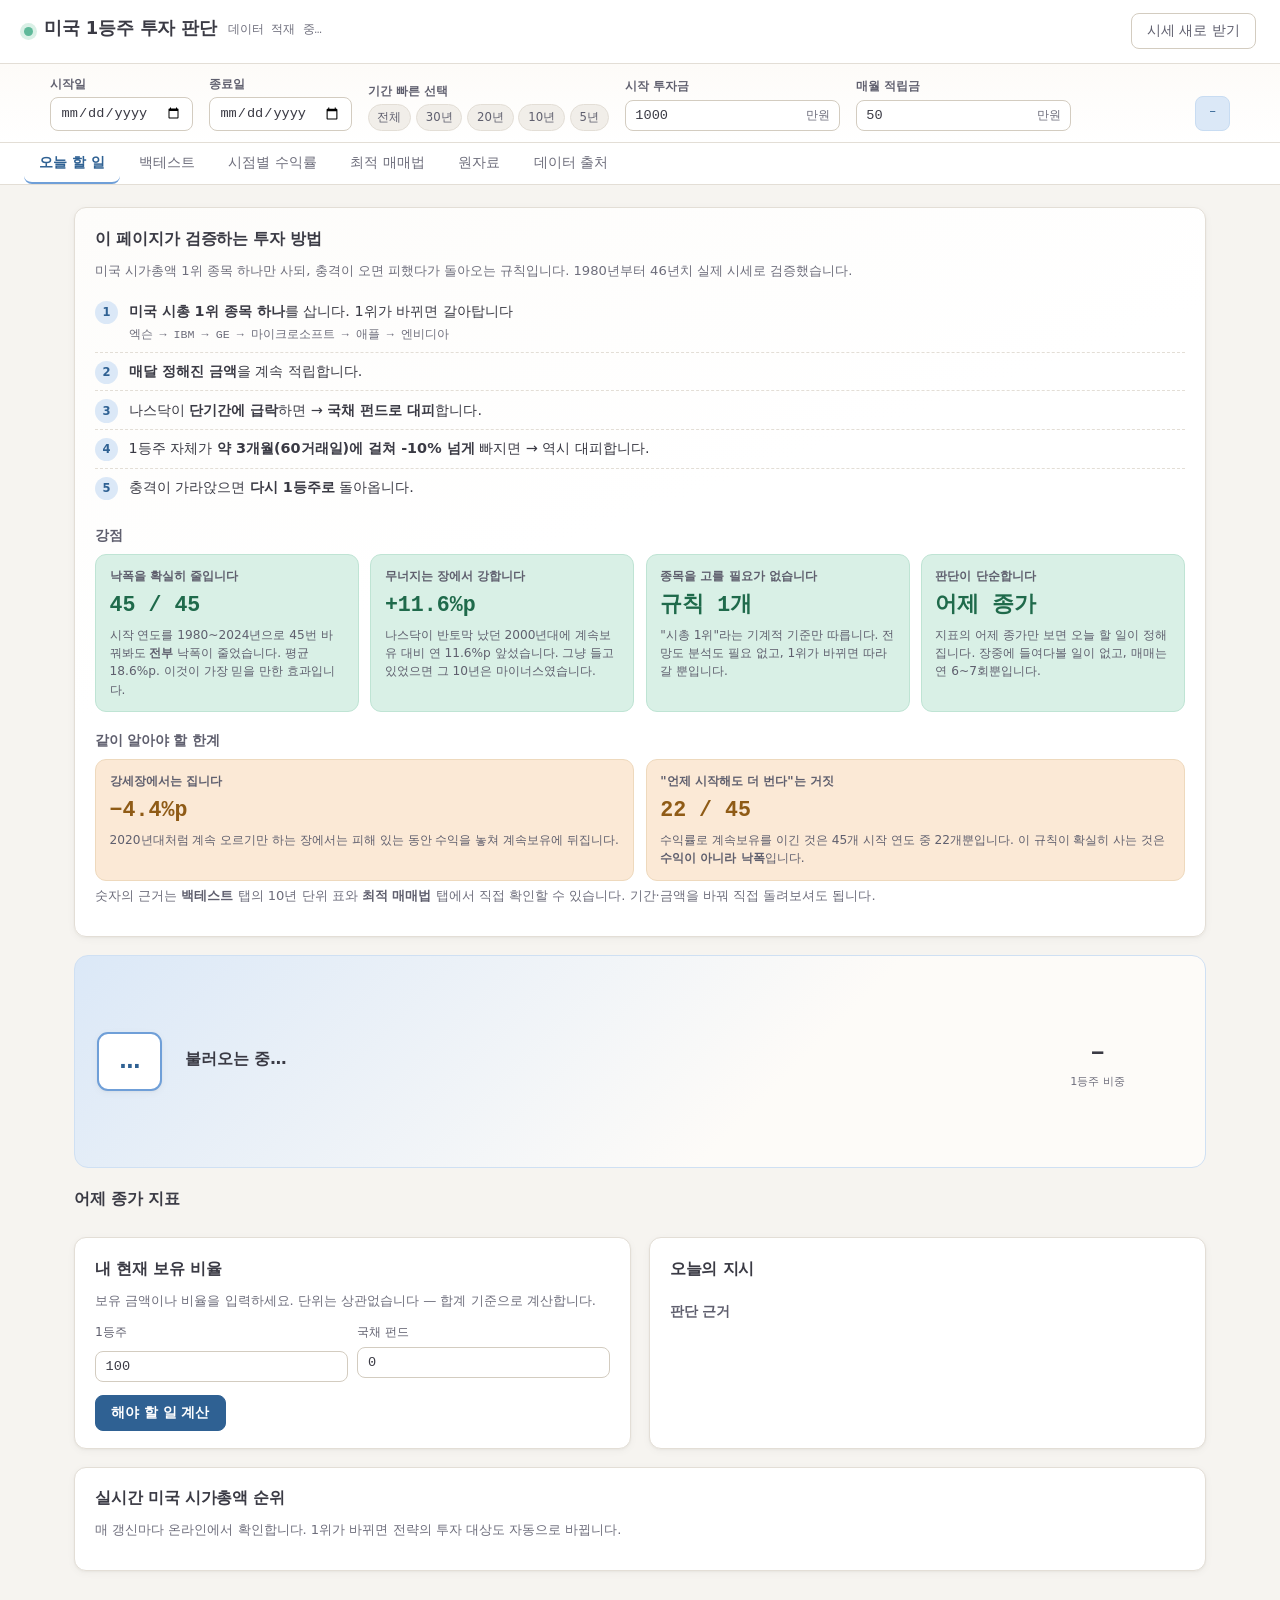
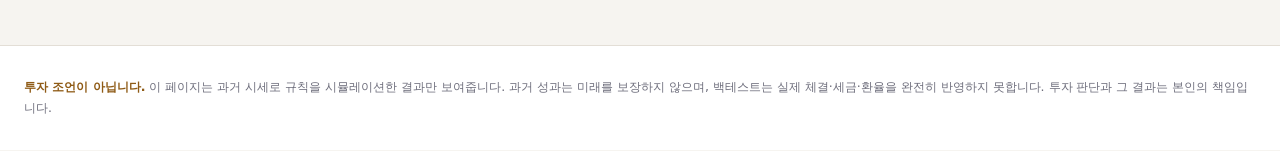
==== commit 768e751f: "금 펀드 제거 · 기본 규칙을 공격으로 · 매매 방법 설명 금 펀드 제거 - 파이프라인 전체에서 뺐습니다. 회피자산은 국채 펀드 하나뿐입니다 - 사유는 남깁니다: 데이터 탭에 '쓰" ====
--- a/web/index.html
+++ b/web/index.html
@@ -67,8 +67,8 @@
       <li><b>미국 시총 1위 종목 하나</b>를 삽니다. 1위가 바뀌면 갈아탑니다
         <span class="flow">엑슨 → IBM → GE → 마이크로소프트 → 애플 → 엔비디아</span></li>
       <li><b>매달 정해진 금액</b>을 계속 적립합니다.</li>
-      <li>나스닥이 <b>단기간에 급락</b>하거나 VIX 가 치솟으면 → <b>국채 펀드로 대피</b>합니다.</li>
-      <li>1등주 자체가 <b>약 3개월에 걸쳐 -10% 넘게</b> 빠지면 → 역시 대피합니다.</li>
+      <li>나스닥이 <b>단기간에 급락</b>하면 → <b>국채 펀드로 대피</b>합니다.</li>
+      <li>1등주 자체가 <b>약 3개월(60거래일)에 걸쳐 -10% 넘게</b> 빠지면 → 역시 대피합니다.</li>
       <li>충격이 가라앉으면 <b>다시 1등주로</b> 돌아옵니다.</li>
     </ol>
 
@@ -82,8 +82,8 @@
       </div>
       <div class="st good">
         <div class="stk">무너지는 장에서 강합니다</div>
-        <div class="stv">+11.3%p</div>
-        <div class="sts">나스닥이 반토막 났던 2000년대에 계속보유 대비 연 11.3%p 앞섰습니다.
+        <div class="stv">+11.6%p</div>
+        <div class="sts">나스닥이 반토막 났던 2000년대에 계속보유 대비 연 11.6%p 앞섰습니다.
           그냥 들고 있었으면 그 10년은 마이너스였습니다.</div>
       </div>
       <div class="st good">
@@ -95,8 +95,8 @@
       <div class="st good">
         <div class="stk">판단이 단순합니다</div>
         <div class="stv">어제 종가</div>
-        <div class="sts">지표 4개의 어제 종가만 보면 오늘 할 일이 정해집니다.
-          장중에 들여다볼 일이 없고, 매매는 연 5~6회뿐입니다.</div>
+        <div class="sts">지표의 어제 종가만 보면 오늘 할 일이 정해집니다.
+          장중에 들여다볼 일이 없고, 매매는 연 6~7회뿐입니다.</div>
       </div>
     </div>
 
@@ -104,7 +104,7 @@
     <div class="strengths">
       <div class="st bad">
         <div class="stk">강세장에서는 집니다</div>
-        <div class="stv">−8.7%p</div>
+        <div class="stv">−4.4%p</div>
         <div class="sts">2020년대처럼 계속 오르기만 하는 장에서는 피해 있는 동안
           수익을 놓쳐 계속보유에 뒤집니다.</div>
       </div>
@@ -139,11 +139,9 @@
     <div class="box">
       <h2>내 현재 보유 비율</h2>
       <p class="hint">보유 금액이나 비율을 입력하세요. 단위는 상관없습니다 — 합계 기준으로 계산합니다.</p>
-      <div class="holdRow">
+      <div class="holdRow two">
         <label>1등주 <span id="holdLeaderName" class="mono"></span>
           <input type="number" id="hStock" value="100" min="0" step="any"></label>
-        <label>금 펀드
-          <input type="number" id="hGold" value="0" min="0" step="any"></label>
         <label>국채 펀드
           <input type="number" id="hBond" value="0" min="0" step="any"></label>
       </div>
@@ -167,6 +165,61 @@
 
 <!-- ══════════════════════════════════════ 백테스트 ═══════════════════════ -->
 <section class="panel" id="tab-backtest">
+
+  <div class="box method">
+    <h2>매매 방법 — 실제로 어떻게 사고파는가</h2>
+    <p class="hint">아래 규칙을 그대로 46년치 시세에 적용한 결과가 이 탭의 숫자입니다.
+      파라미터를 바꾸면 즉시 다시 계산됩니다.</p>
+
+    <h3>매일 하는 일은 딱 하나 — "오늘 1등주 비중을 몇 %로 둘까"</h3>
+    <p class="mHint">사고파는 사건을 나열하는 대신 <b>목표 비중</b> 하나로 규칙을 씁니다.
+      그러면 "판 다음 언제 다시 사느냐"가 저절로 풀립니다. 신호가 풀리면 목표가
+      100%로 돌아가고, 포지션은 알아서 복구됩니다.</p>
+    <div class="states">
+      <div class="stt s-stock"><b>주식</b> 1등주 100%<span>충격 신호 없음</span></div>
+      <div class="stt s-part"><b>부분회피</b> <span id="mPartial">–</span><span>1등주만 급락</span></div>
+      <div class="stt s-shel"><b>회피</b> 국채 100%<span>시장 충격</span></div>
+    </div>
+
+    <h3>세 가지 신호</h3>
+    <table class="tbl mTbl"><thead><tr>
+      <th>신호</th><th>보는 것</th><th>발동 조건</th><th>발동하면</th></tr></thead><tbody>
+      <tr><td><b>시장 충격</b></td><td>나스닥 종가</td>
+        <td><span class="mono" id="mNasdaq">–</span></td>
+        <td>국채로 <b>전량</b> 대피</td></tr>
+      <tr><td><b>변동성 충격</b></td><td>VIX 종가</td>
+        <td><span class="mono" id="mVix">–</span></td>
+        <td>국채로 <b>전량</b> 대피</td></tr>
+      <tr><td><b>1등주 급락</b></td><td>그날 1등주 종가</td>
+        <td><span class="mono" id="mTrim">–</span></td>
+        <td>보유의 <span class="mono" id="mFrac">–</span>를 국채로</td></tr>
+    </tbody></table>
+
+    <h3>순서대로 보면</h3>
+    <ol class="steps">
+      <li><b>어제 종가</b>로 위 세 신호를 계산합니다.
+        <span class="note">오늘 장중 가격은 쓰지 않습니다 — 그걸 쓰면 미래를 아는 셈이 됩니다.</span></li>
+      <li>신호에 따라 <b>오늘의 목표 비중</b>을 정합니다.</li>
+      <li>현재 비중이 목표와 <b>2%p 넘게</b> 벌어져 있으면
+        <b>오늘 종가로</b> 그 차이만큼 사고팝니다.
+        <span class="note">2%p 이내면 매매하지 않습니다. 잔돈 때문에 수수료를 내지 않기 위해서입니다.</span></li>
+      <li>대피한 뒤에는 <b><span class="mono" id="mShelter">–</span> 거래일</b>을 채워야 나올 수 있고,
+        그 뒤로도 <b><span class="mono" id="mCalm">–</span> 거래일</b> 동안 새 충격이 없어야 복귀합니다.
+        <span class="note">충격이 이어지면 대피 기간은 그만큼 계속 밀립니다.</span></li>
+      <li><b>매달 첫 거래일</b>에 적립금을 넣고, 그날의 목표 비중대로 삽니다.
+        <span class="note">회피 중이라면 적립금도 국채로 들어갑니다.</span></li>
+      <li><b>시총 1위가 바뀌면</b> 옛 종목을 전량 팔고 새 1위를 삽니다.
+        <span class="note">교체 직후 <span class="mono" id="mTrimLb2">–</span>일간은 1등주 급락 신호를
+        보지 않습니다. 엑슨 가격을 애플과 비교하는 셈이 되기 때문입니다.</span></li>
+    </ol>
+
+    <h3>비용</h3>
+    <p class="mHint">사고파는 금액마다 <span class="mono" id="mCost">–</span>를 편도로 뗍니다.
+      대피는 사고팔기가 한 번씩 일어나므로 왕복 기준으로 그 두 배가 듭니다.
+      아래 <b>누적 거래비용</b>은 이 비용을 모두 반영한 뒤의 결과입니다.
+      세금과 환율은 반영하지 않았습니다.</p>
+  </div>
+
   <div class="box controls">
     <h2>매매 규칙</h2>
     <div class="presets" id="presetRow"></div>
@@ -189,7 +242,7 @@
       <label class="chk"><input type="checkbox" id="logScale" checked> 로그 축</label>
     </div>
     <canvas id="mainChart" height="380"></canvas>
-    <p class="hint">회색 음영은 회피(금·국채) 구간입니다. 차트를 클릭하면 그 시점부터 시작했을 때의 성과를 계산합니다.</p>
+    <p class="hint">보라색 음영은 국채로 대피해 있던 구간입니다. 차트를 클릭하면 그 시점부터 시작했을 때의 성과를 계산합니다.</p>
   </div>
 
   <div class="box" id="pointBox" hidden>
@@ -298,6 +351,12 @@
     <h2>데이터에 대한 정직한 한계</h2>
     <ul id="caveatList"></ul>
   </div>
+
+  <div class="box">
+    <h2>쓰다가 뺀 지표</h2>
+    <p class="hint">한때 넣었다가 검증 후 제외한 데이터입니다. 왜 뺐는지 남겨 둡니다.</p>
+    <div id="removedBox"></div>
+  </div>
   <div class="box">
     <h2>시가총액 1위 교체 이력</h2>
     <p class="hint" id="leaderNote"></p>
--- a/web/style.css
+++ b/web/style.css
@@ -26,7 +26,6 @@
   --up-soft:#dcf0e8;
   --down:#d4756f;        --down-ink:#b03d35;
   --down-soft:#fadfdd;
-  --gold:#c9a961;
 
   --shadow:0 1px 2px rgba(60,50,40,.05), 0 2px 8px rgba(60,50,40,.04);
   --mono:ui-monospace,"SF Mono",Menlo,Consolas,"D2Coding",monospace;
@@ -160,6 +159,7 @@
 
 /* ── forms ─────────────────────────────────────────────────── */
 .holdRow{display:grid; grid-template-columns:repeat(3,1fr); gap:.6rem; margin-bottom:.8rem}
+.holdRow.two{grid-template-columns:repeat(2,1fr)}
 .holdRow label,.ctlRow label,.grid label{
   display:flex; flex-direction:column; gap:.24rem; font-size:.77rem; color:var(--fg2)}
 input,select{
@@ -247,7 +247,6 @@
 .tbl th.grp.nq{background:var(--accent-soft)}
 .tbl th.grp.vx{background:var(--shelter-soft)}
 .tbl th.grp.ld{background:var(--accent2-soft)}
-.tbl th.grp.gd{background:var(--warn-soft)}
 .tbl th.grp.bd{background:#e8f0ea}
 .tbl td.sep,.tbl th.sep{border-left:1px solid var(--line)}
 .tbl tr.sig td{background:var(--down-soft)}
@@ -320,3 +319,36 @@
 .st.good .stv{color:var(--accent2-ink)}
 .st.bad .stv{color:var(--warn-ink)}
 .st .sts{font-size:.76rem; color:var(--fg2); line-height:1.5}
+
+/* ── 매매 방법 설명 ────────────────────────────────────────── */
+.method .mHint{font-size:.84rem; color:var(--fg2); margin:.3rem 0 .7rem}
+.states{display:grid; grid-template-columns:repeat(auto-fit,minmax(190px,1fr));
+  gap:.6rem; margin:.5rem 0 .3rem}
+.stt{border-radius:10px; padding:.6rem .8rem; font-size:.86rem; border:1px solid var(--line)}
+.stt b{display:block; font-size:.78rem; margin-bottom:.1rem}
+.stt span{display:block; font-size:.73rem; color:var(--fg3); margin-top:.2rem}
+.s-stock{background:var(--accent-soft); border-color:#cadcf1}
+.s-stock b{color:var(--accent-ink)}
+.s-part{background:var(--warn-soft); border-color:#eed9bd}
+.s-part b{color:var(--warn-ink)}
+.s-shel{background:var(--shelter-soft); border-color:#d6cef0}
+.s-shel b{color:var(--shelter-ink)}
+
+.mTbl td:first-child{white-space:nowrap}
+.mTbl td{font-family:inherit}
+.mTbl td .mono{font-family:var(--mono)}
+
+.steps{counter-reset:m; list-style:none; padding:0; margin:.4rem 0 0}
+.steps li{
+  counter-increment:m; position:relative; padding:.5rem 0 .5rem 2rem;
+  font-size:.87rem; border-bottom:1px dashed var(--line);
+}
+.steps li:last-child{border-bottom:0}
+.steps li::before{
+  content:counter(m); position:absolute; left:0; top:.55rem;
+  width:1.35rem; height:1.35rem; border-radius:6px;
+  background:var(--bg3); color:var(--fg2); border:1px solid var(--line);
+  font-size:.7rem; font-weight:700; font-family:var(--mono);
+  display:flex; align-items:center; justify-content:center;
+}
+.steps .note{display:block; font-size:.76rem; color:var(--fg3); margin-top:.15rem}
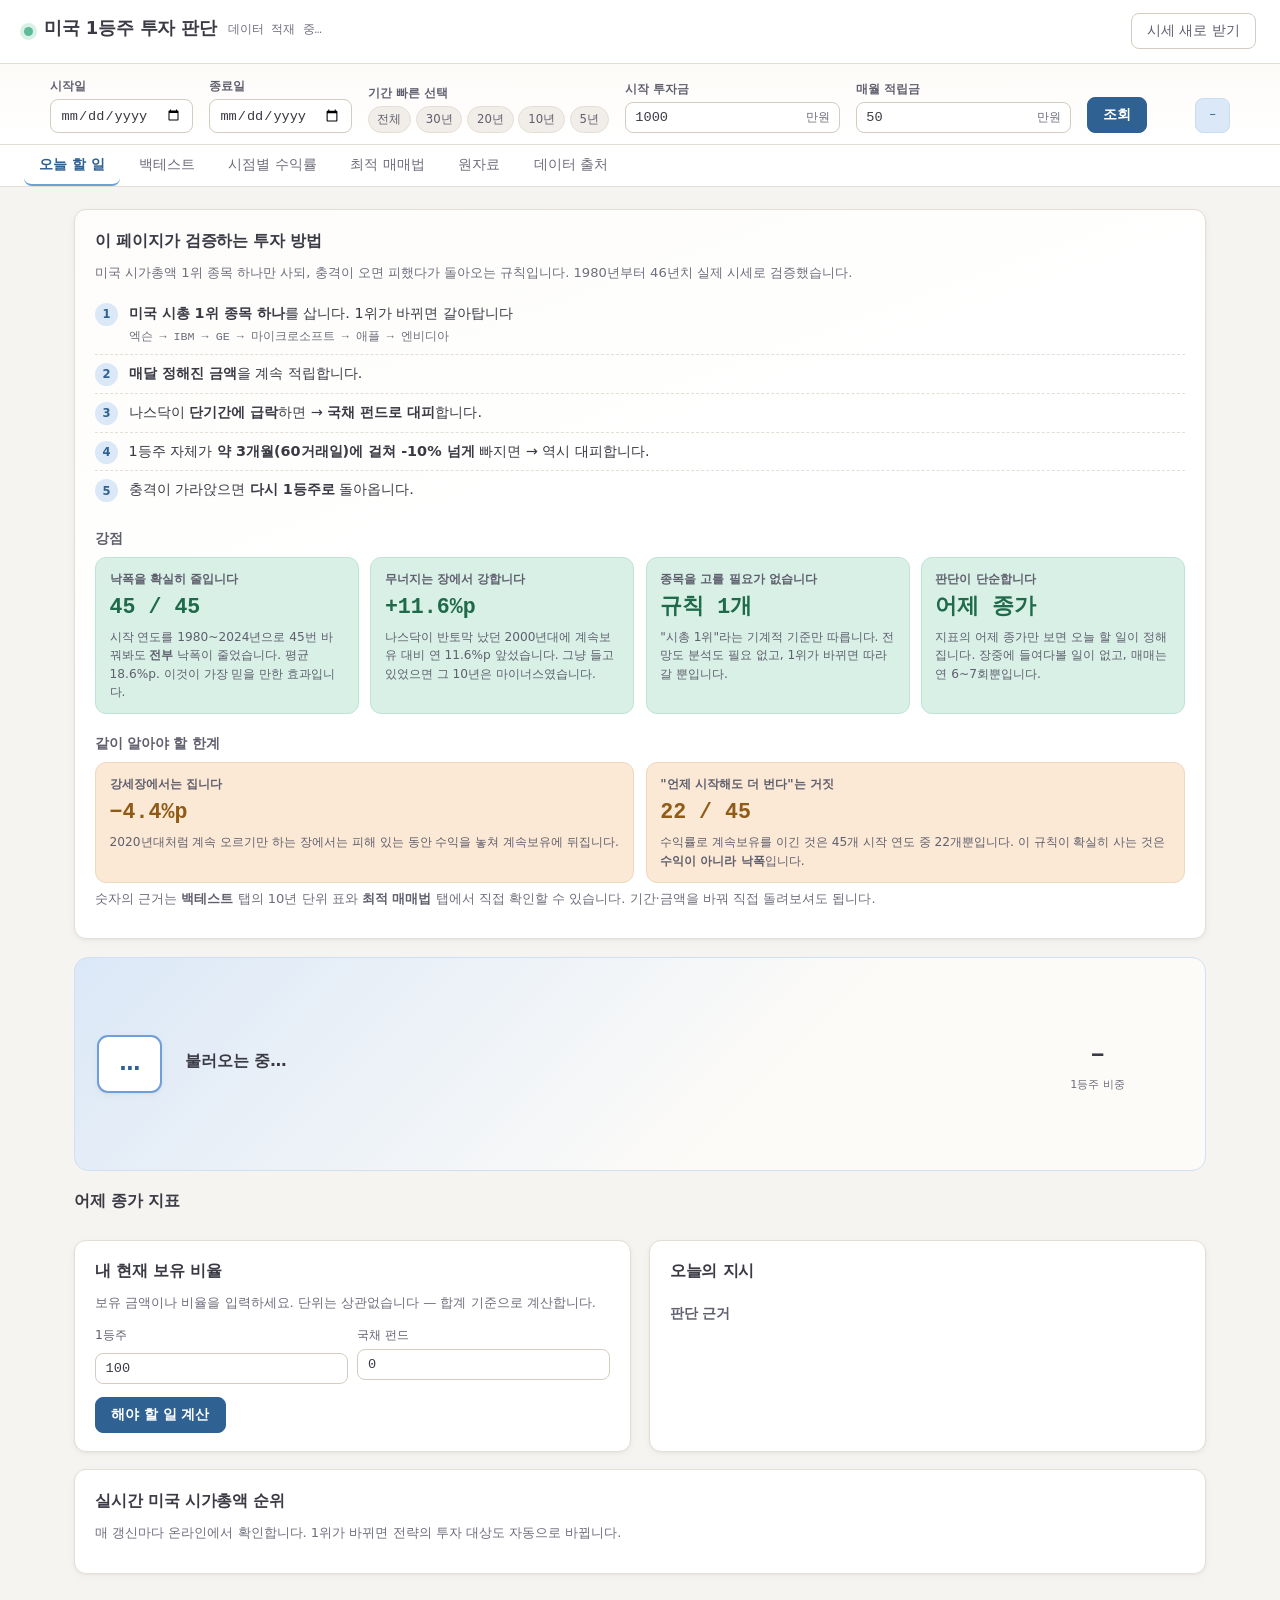
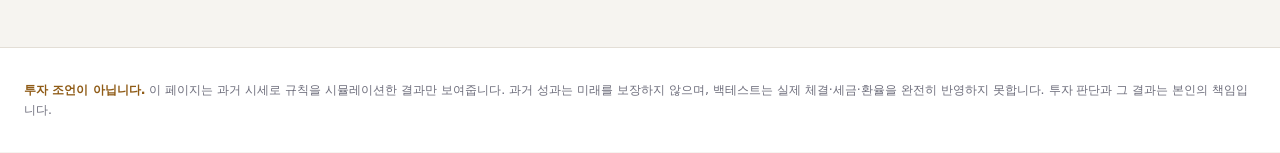
==== commit 8590edfb: "원자료 머리글·날짜 열 고정 · 종료일 기본값을 오늘로 + 조회 원자료 표 고정 - 표에 자체 스크롤 박스(max-height 72vh)를 주고 머리글 두 줄을 sticky 로 고" ====
--- a/web/index.html
+++ b/web/index.html
@@ -40,8 +40,13 @@
       <div class="unit"><input type="number" id="gInitial" min="0" step="10" value="1000"><em>만원</em></div></label>
     <label class="setField"><span>매월 적립금</span>
       <div class="unit"><input type="number" id="gMonthly" min="0" step="10" value="50"><em>만원</em></div></label>
+    <div class="setField" style="min-width:auto">
+      <span>&nbsp;</span>
+      <button id="btnQuery" class="primary">조회</button>
+    </div>
     <div class="setSummary" id="setSummary">–</div>
   </div>
+  <div class="dataNote" id="dataNote"></div>
 </div>
 
 <nav class="tabs">
@@ -335,7 +340,7 @@
       <span class="dot-sig t"></span>붉은 행 = <b>1등주 급락 신호</b>.
       신호는 위쪽 매매 규칙 설정을 따릅니다.
     </p>
-    <div class="scroll"><table class="tbl" id="rawTable"></table></div>
+    <div class="scroll rawScroll"><table class="tbl rawTbl" id="rawTable"></table></div>
     <div class="pager" id="rawPager"></div>
   </div>
 </section>
--- a/web/style.css
+++ b/web/style.css
@@ -352,3 +352,44 @@
   display:flex; align-items:center; justify-content:center;
 }
 .steps .note{display:block; font-size:.76rem; color:var(--fg3); margin-top:.15rem}
+
+/* ── 원자료 표: 머리글과 날짜 열 고정 ──────────────────────────
+   표가 자체 스크롤 박스를 가져야 sticky 가 페이지가 아니라 표 안에서
+   먹습니다. 머리글이 두 줄이라 둘째 줄의 top 은 첫 줄 높이만큼 내려야
+   하는데, 그 높이는 렌더 후에야 알 수 있어 JS 가 --rawHead1 로 넣습니다. */
+.rawScroll{
+  max-height:72vh; overflow:auto;
+  border:1px solid var(--line); border-radius:9px;
+}
+.rawTbl{border-collapse:separate; border-spacing:0}
+.rawTbl th,.rawTbl td{border-bottom:1px solid var(--line)}
+
+.rawTbl thead tr:first-child th{position:sticky; top:0; z-index:3}
+.rawTbl thead tr:nth-child(2) th{
+  position:sticky; top:var(--rawHead1,26px); z-index:3;
+  background:var(--bg3);
+}
+/* 머리글 배경이 비치면 밑의 숫자가 겹쳐 보입니다 */
+.rawTbl thead th{background:var(--bg3)}
+.rawTbl thead tr:first-child th.grp.nq{background:var(--accent-soft)}
+.rawTbl thead tr:first-child th.grp.vx{background:var(--shelter-soft)}
+.rawTbl thead tr:first-child th.grp.ld{background:var(--accent2-soft)}
+.rawTbl thead tr:first-child th.grp.bd{background:#e8f0ea}
+
+/* 가로로 밀어도 날짜는 남아 있어야 어느 날 값인지 알 수 있습니다 */
+.rawTbl th:first-child,.rawTbl td:first-child{
+  position:sticky; left:0; z-index:2; background:var(--bg2);
+  box-shadow:1px 0 0 var(--line);
+}
+.rawTbl tbody tr:nth-child(even) td:first-child{background:#fbfaf8}
+.rawTbl tbody tr:hover td:first-child{background:var(--accent-soft)}
+.rawTbl tr.sig td:first-child{background:var(--down-soft)}
+.rawTbl thead th:first-child{z-index:4}
+
+.setSummary.stale{background:var(--warn-soft); border-color:#eed9bd; color:var(--warn-ink)}
+.dataNote{
+  max-width:1180px; margin:.45rem auto 0; font-size:.76rem; color:var(--warn-ink);
+  background:var(--warn-soft); border:1px solid #eed9bd; border-radius:7px;
+  padding:.35rem .7rem;
+}
+.dataNote:empty{display:none}
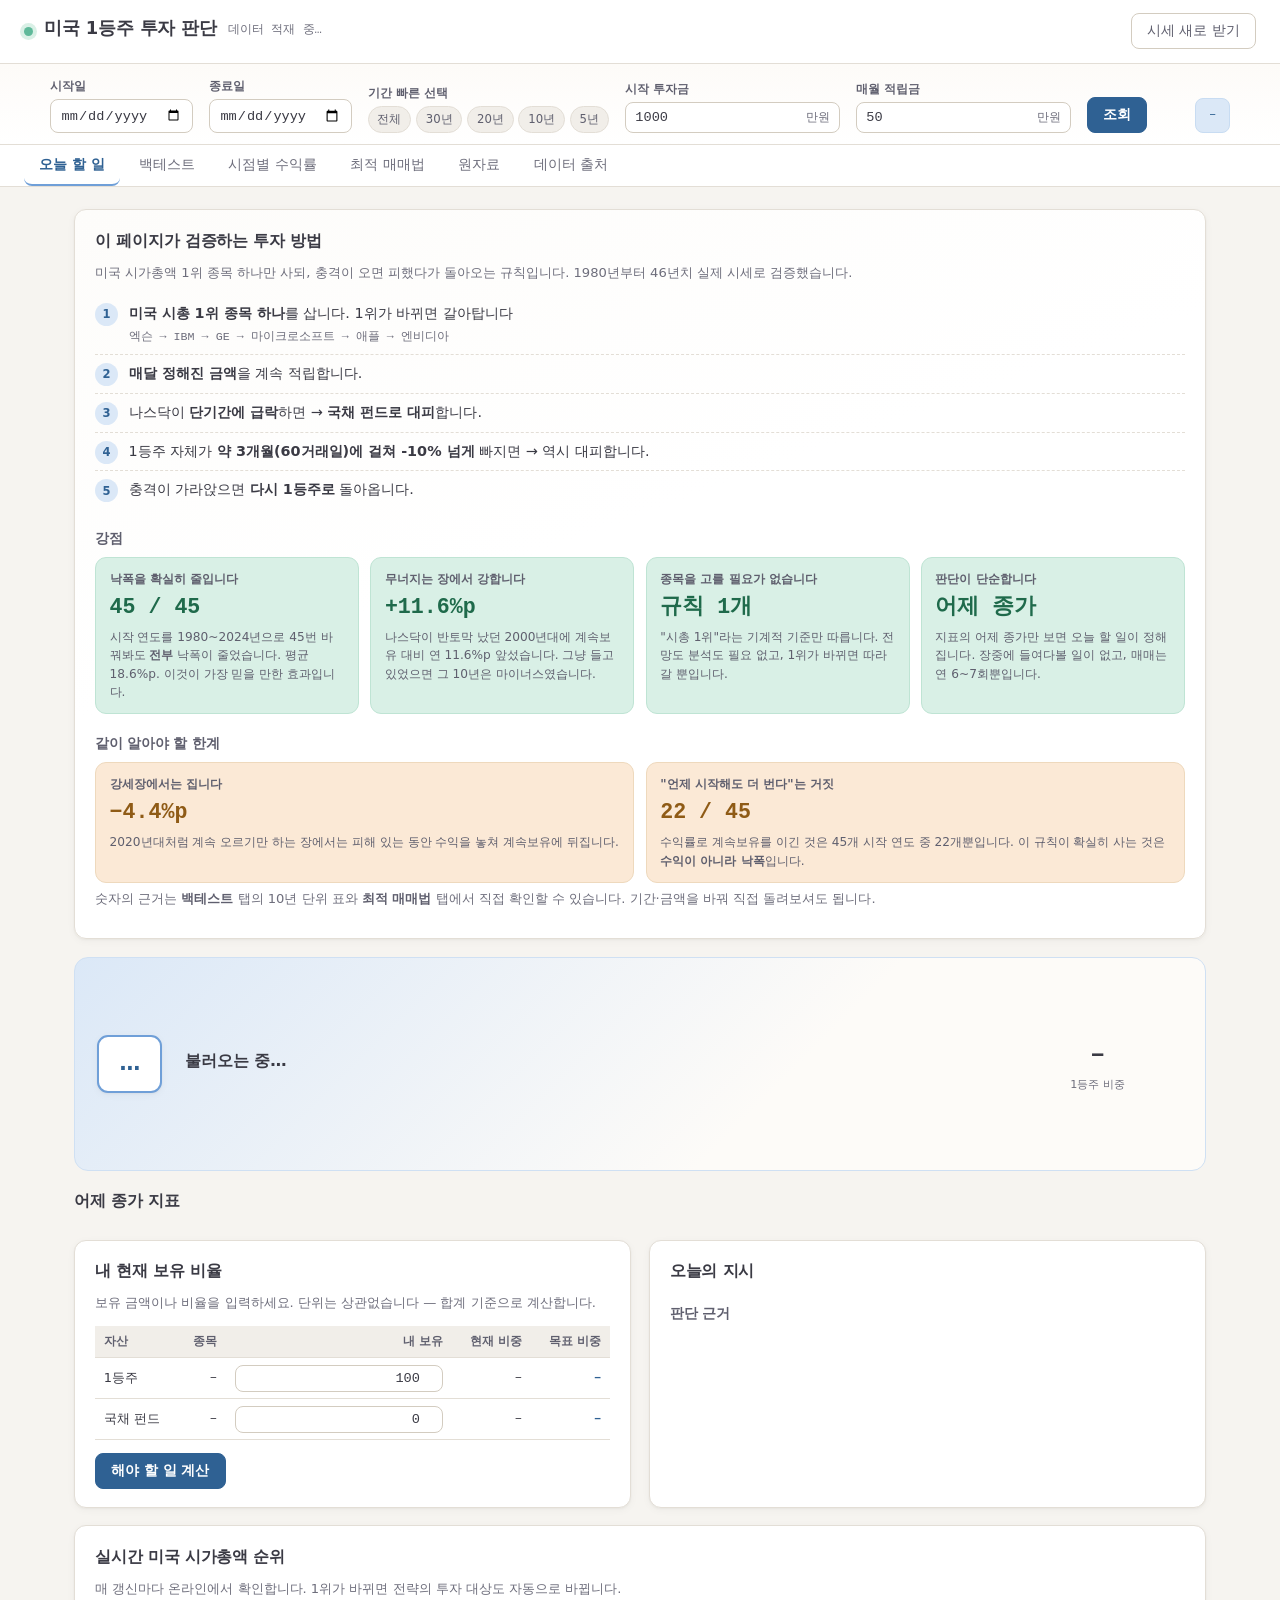
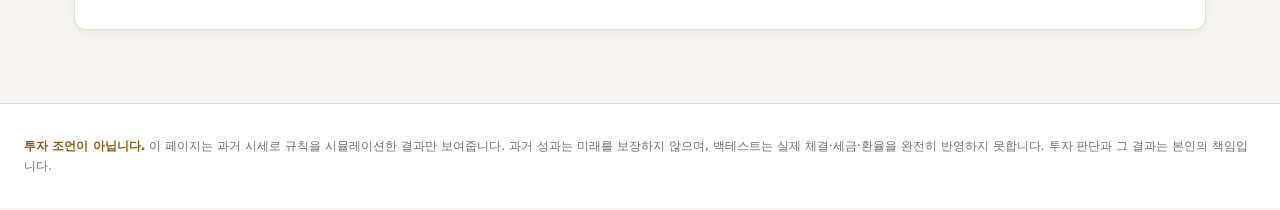
==== commit 93a519f5: "매매 내역에 체결가·비중·누적 손익률 · 보유 입력을 한 표로 매매 내역 (백테스트 탭) - 엔진이 체결 시점의 사실을 그대로 남기도록 했습니다: 매수/매도 구분, 그날 체결에  " ====
--- a/web/index.html
+++ b/web/index.html
@@ -144,12 +144,27 @@
     <div class="box">
       <h2>내 현재 보유 비율</h2>
       <p class="hint">보유 금액이나 비율을 입력하세요. 단위는 상관없습니다 — 합계 기준으로 계산합니다.</p>
-      <div class="holdRow two">
-        <label>1등주 <span id="holdLeaderName" class="mono"></span>
-          <input type="number" id="hStock" value="100" min="0" step="any"></label>
-        <label>국채 펀드
-          <input type="number" id="hBond" value="0" min="0" step="any"></label>
-      </div>
+      <table class="tbl holdTbl">
+        <thead><tr>
+          <th>자산</th><th>종목</th><th>내 보유</th><th>현재 비중</th><th>목표 비중</th>
+        </tr></thead>
+        <tbody>
+          <tr>
+            <td>1등주</td>
+            <td class="mono" id="hStockTicker">–</td>
+            <td><input type="number" id="hStock" value="100" min="0" step="any"></td>
+            <td class="mono" id="hStockCur">–</td>
+            <td class="mono tgt" id="hStockTgt">–</td>
+          </tr>
+          <tr>
+            <td>국채 펀드</td>
+            <td class="mono" id="hBondTicker">–</td>
+            <td><input type="number" id="hBond" value="0" min="0" step="any"></td>
+            <td class="mono" id="hBondCur">–</td>
+            <td class="mono tgt" id="hBondTgt">–</td>
+          </tr>
+        </tbody>
+      </table>
       <button id="btnCalcAction" class="primary">해야 할 일 계산</button>
     </div>
 
@@ -268,6 +283,10 @@
 
   <div class="box">
     <h2>최근 매매 내역</h2>
+    <p class="hint">최근 80건입니다. <b>매매가</b>는 그날 체결에 쓴 종가이고,
+      <b>비중</b>은 매매를 마친 뒤의 자산 배분입니다.
+      <b>누적 손익률</b>은 그 시점까지 넣은 원금 대비 평가액입니다
+      (적립식이라 연 수익률과는 다릅니다).</p>
     <div class="scroll"><table class="tbl" id="tradeTable"></table></div>
   </div>
 </section>
--- a/web/style.css
+++ b/web/style.css
@@ -393,3 +393,12 @@
   padding:.35rem .7rem;
 }
 .dataNote:empty{display:none}
+
+/* ── 보유 비율 표 ──────────────────────────────────────────── */
+.holdTbl{margin-bottom:.8rem}
+.holdTbl th,.holdTbl td{padding:.4rem .55rem}
+.holdTbl td:first-child,.holdTbl th:first-child{text-align:left; font-family:inherit}
+.holdTbl input{padding:.32rem .45rem; text-align:right; min-width:5.5rem}
+.holdTbl .tgt{font-weight:700; color:var(--accent-ink)}
+.holdTbl tbody tr:nth-child(even){background:transparent}
+.holdTbl tbody tr:hover{background:var(--bg3)}
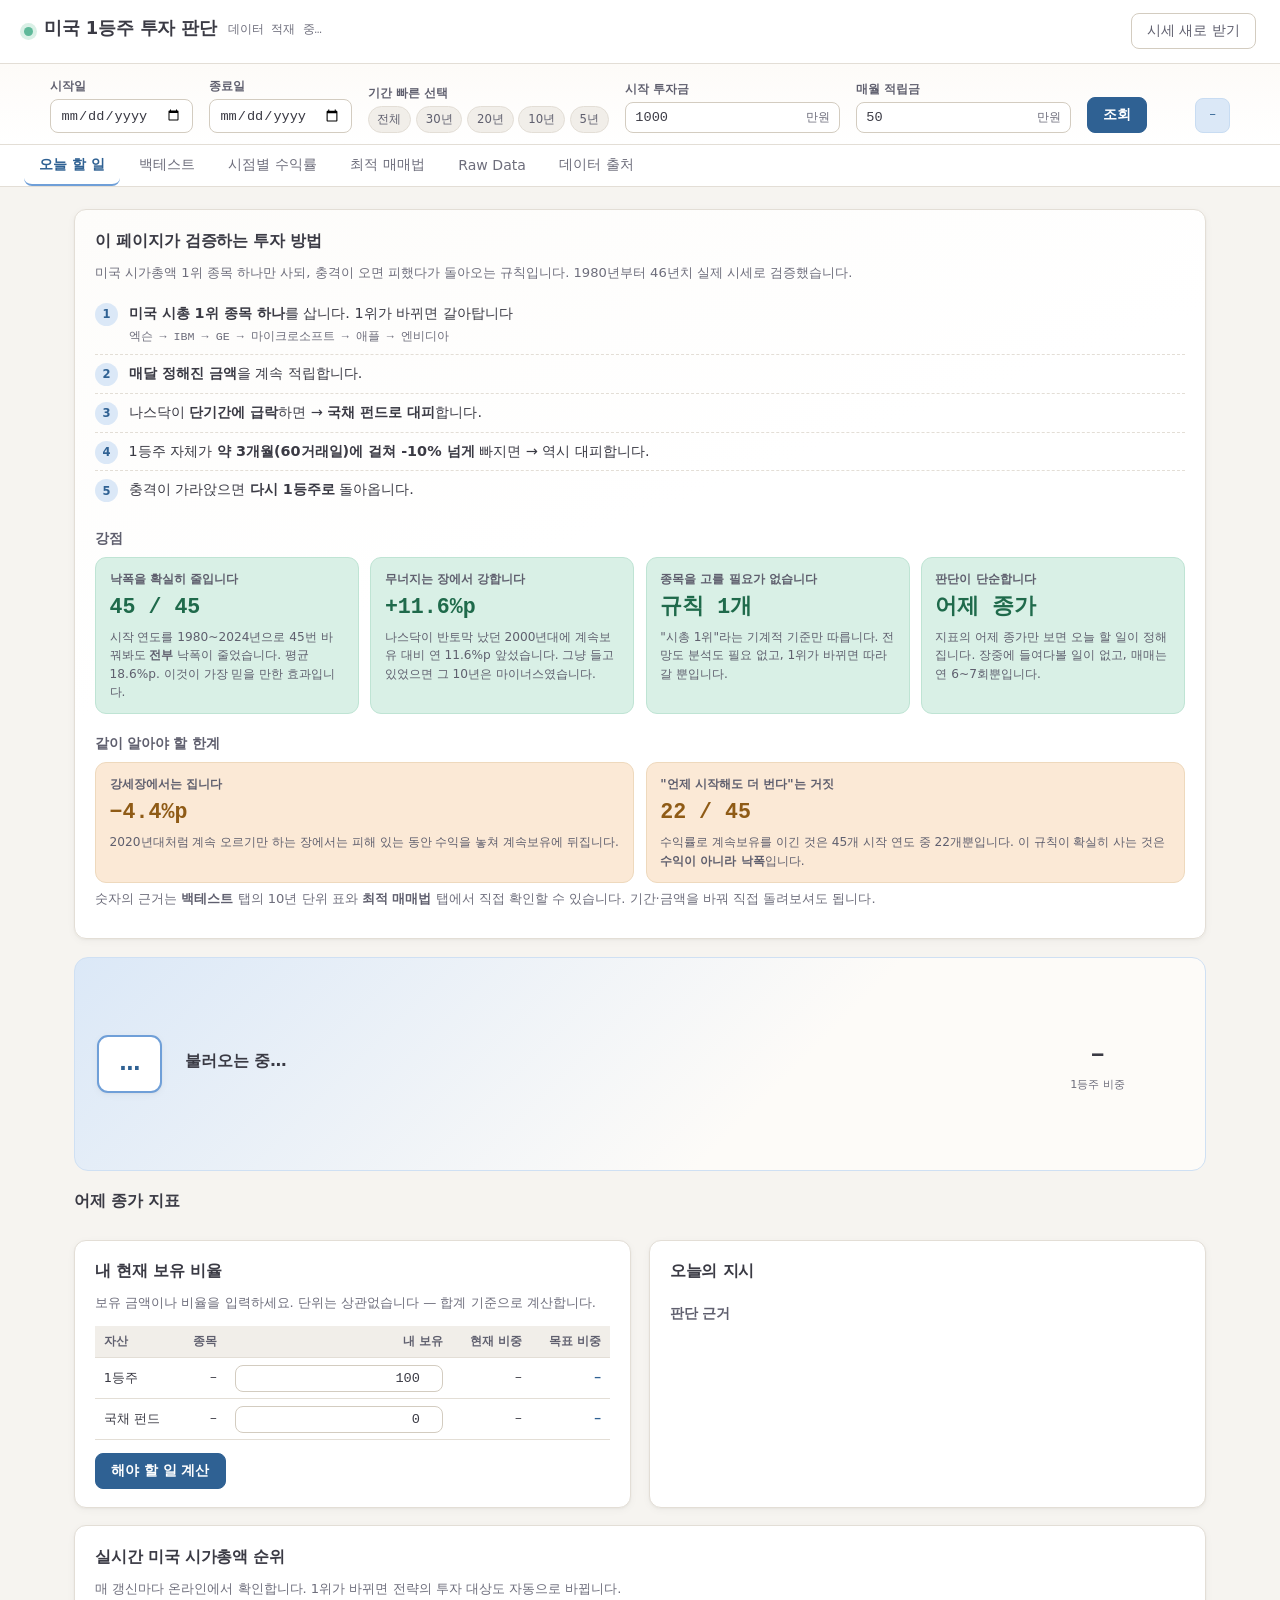
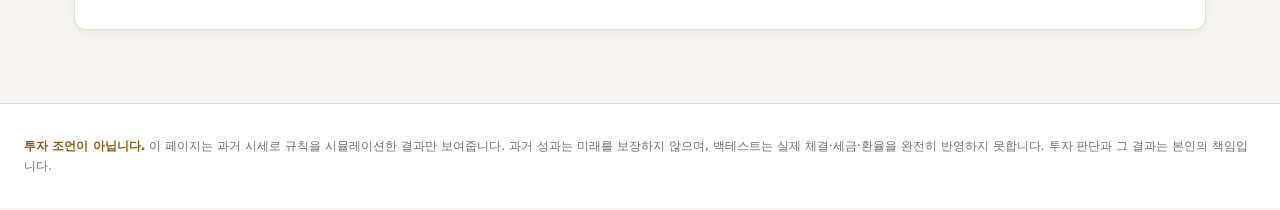
==== commit 0e24149a: "프리셋 성적을 빌드 때 계산 · Raw Data 로 이름 변경 · 머리글 고정 수정 프리셋 성적을 굽는 시점에 계산   config.py 에 손으로 적어 둔 full_cagr / " ====
--- a/web/index.html
+++ b/web/index.html
@@ -54,7 +54,7 @@
   <button class="tab" data-tab="backtest">백테스트</button>
   <button class="tab" data-tab="timeline">시점별 수익률</button>
   <button class="tab" data-tab="best">최적 매매법</button>
-  <button class="tab" data-tab="raw">원자료</button>
+  <button class="tab" data-tab="raw">Raw Data</button>
   <button class="tab" data-tab="data">데이터 출처</button>
 </nav>
 
@@ -330,10 +330,10 @@
   </div>
 </section>
 
-<!-- ══════════════════════════════════════ 원자료 ═════════════════════════ -->
+<!-- ═════════════════════════════════════ Raw Data ════════════════════════ -->
 <section class="panel" id="tab-raw">
   <div class="box">
-    <h2>날짜별 지표 원자료</h2>
+    <h2>Raw Data — 날짜별 지표</h2>
     <p class="hint">모든 값은 <b>종가</b> 기준입니다. 각 지표마다 종가 · <b>전일 대비</b> ·
       <b>최고점 대비</b>(그 지표의 역대 최고 종가 대비 몇 % 아래인지)를 보여줍니다.
       1등주는 종목이 바뀌므로 <b>해당 종목 자신의 기록</b>에 대해 계산합니다.
@@ -381,6 +381,11 @@
     <p class="hint">한때 넣었다가 검증 후 제외한 데이터입니다. 왜 뺐는지 남겨 둡니다.</p>
     <div id="removedBox"></div>
   </div>
+
+  <div class="box">
+    <h2>검토했으나 채택하지 않은 회피자산</h2>
+    <div id="reviewedBox"></div>
+  </div>
   <div class="box">
     <h2>시가총액 1위 교체 이력</h2>
     <p class="hint" id="leaderNote"></p>
--- a/web/style.css
+++ b/web/style.css
@@ -353,10 +353,11 @@
 }
 .steps .note{display:block; font-size:.76rem; color:var(--fg3); margin-top:.15rem}
 
-/* ── 원자료 표: 머리글과 날짜 열 고정 ──────────────────────────
+/* ── Raw Data 표: 머리글과 날짜 열 고정 ────────────────────────
    표가 자체 스크롤 박스를 가져야 sticky 가 페이지가 아니라 표 안에서
    먹습니다. 머리글이 두 줄이라 둘째 줄의 top 은 첫 줄 높이만큼 내려야
-   하는데, 그 높이는 렌더 후에야 알 수 있어 JS 가 --rawHead1 로 넣습니다. */
+   하는데, 그 높이는 렌더 후에야 알 수 있어 app.js 의 syncRawHead() 가
+   --rawHead1 로 넣습니다 (첫 줄만 재야 합니다 — 거기 주석 참고). */
 .rawScroll{
   max-height:72vh; overflow:auto;
   border:1px solid var(--line); border-radius:9px;
@@ -402,3 +403,13 @@
 .holdTbl .tgt{font-weight:700; color:var(--accent-ink)}
 .holdTbl tbody tr:nth-child(even){background:transparent}
 .holdTbl tbody tr:hover{background:var(--bg3)}
+
+/* ── 검토했으나 채택하지 않은 회피자산 ──────────────────────── */
+.reviewGroup{
+  border-left:3px solid var(--line2); background:var(--bg3);
+  padding:.7rem .9rem; border-radius:0 9px 9px 0; margin:.6rem 0;
+}
+.reviewGroup h4{margin:0 0 .2rem; font-size:.86rem; color:var(--fg)}
+.reviewGroup .tried{margin:0 0 .35rem; font-size:.74rem; color:var(--fg3)}
+.reviewGroup ul{margin:0; padding-left:1.05rem; color:var(--fg2); font-size:.82rem}
+.reviewGroup li{margin-bottom:.28rem}
